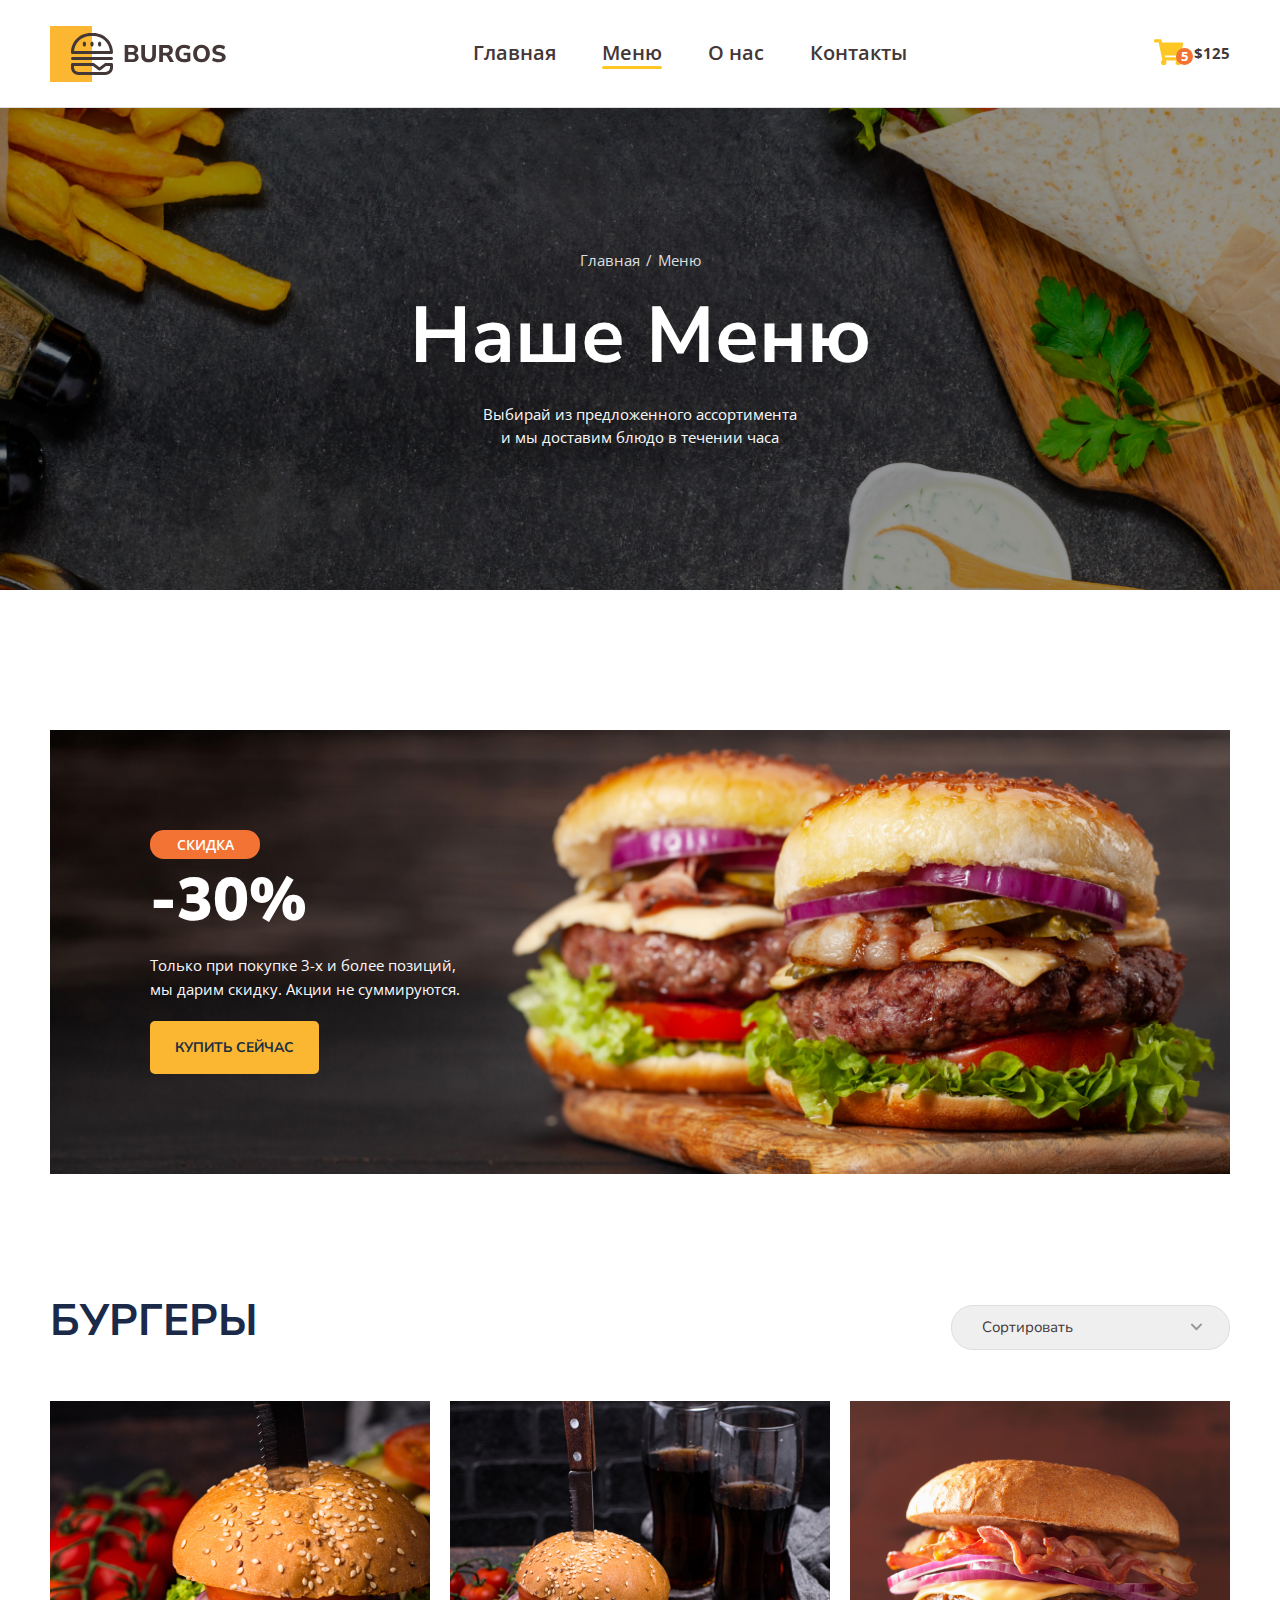
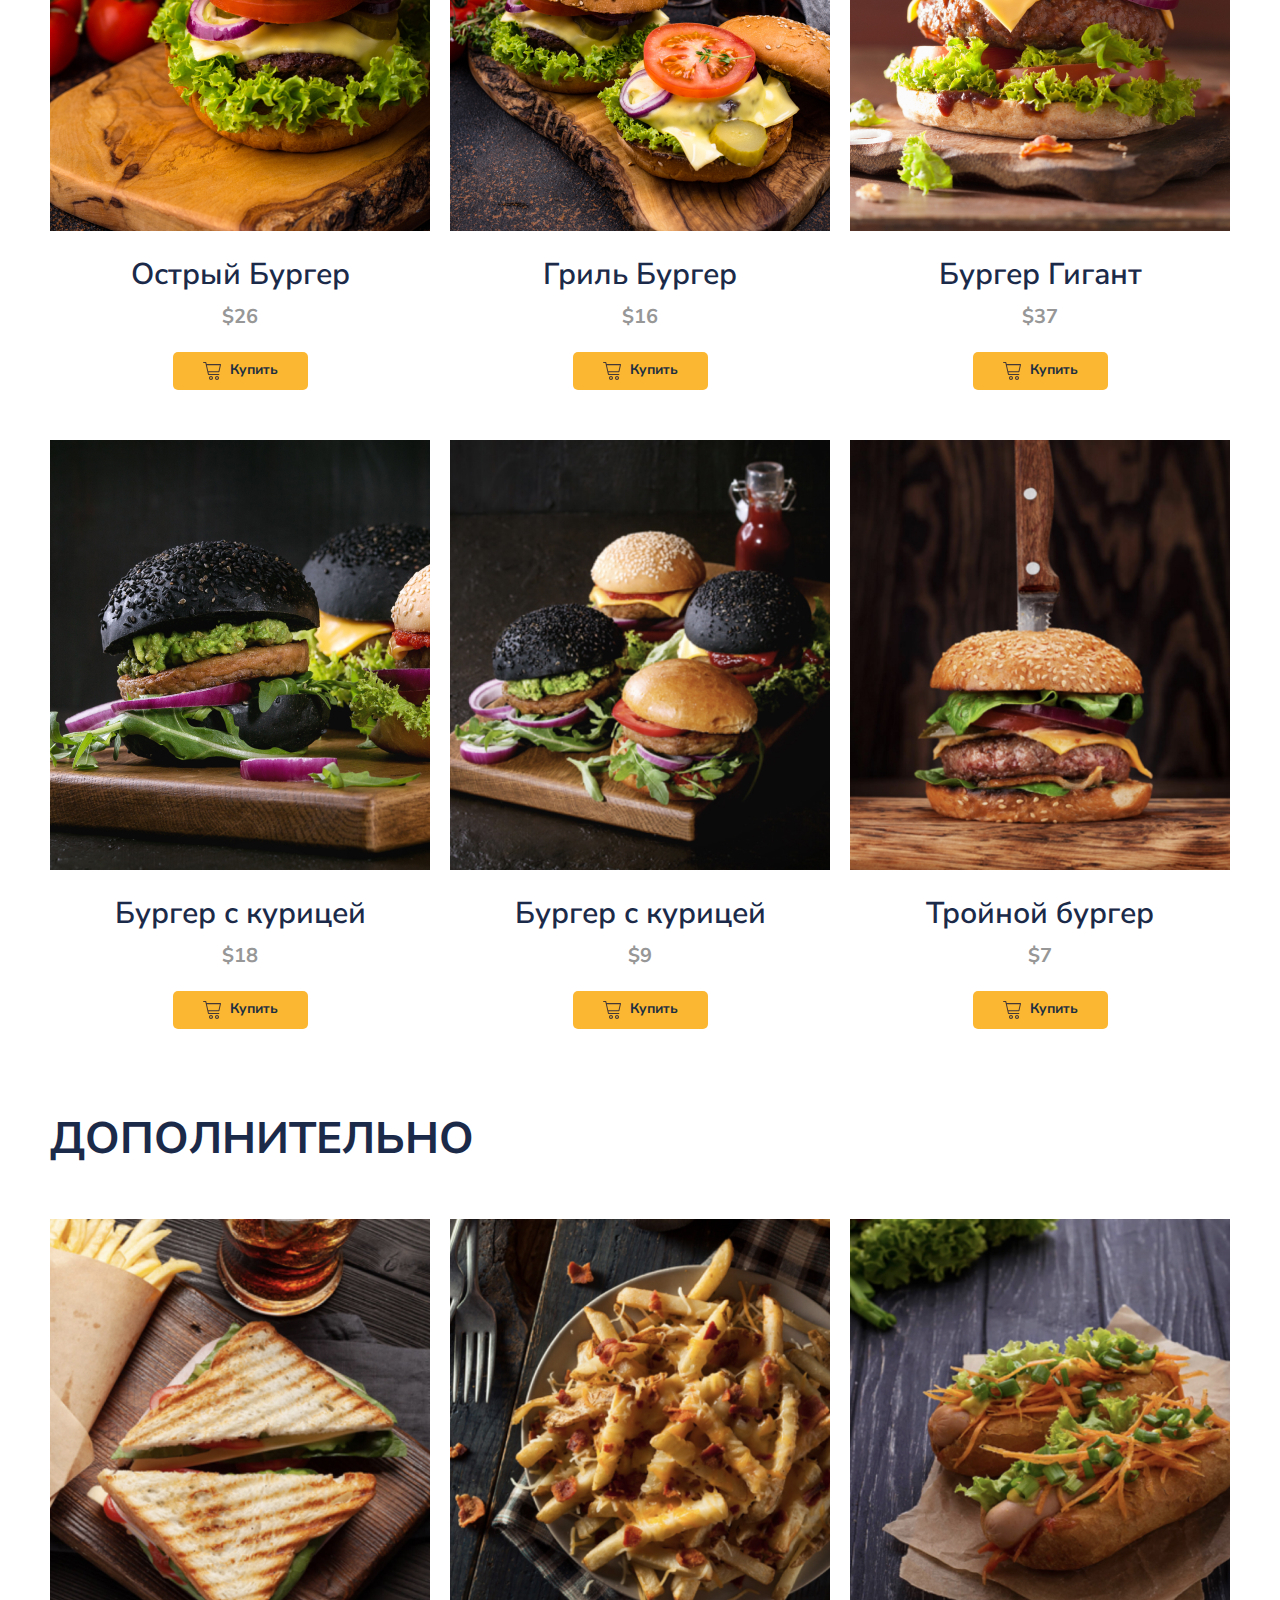
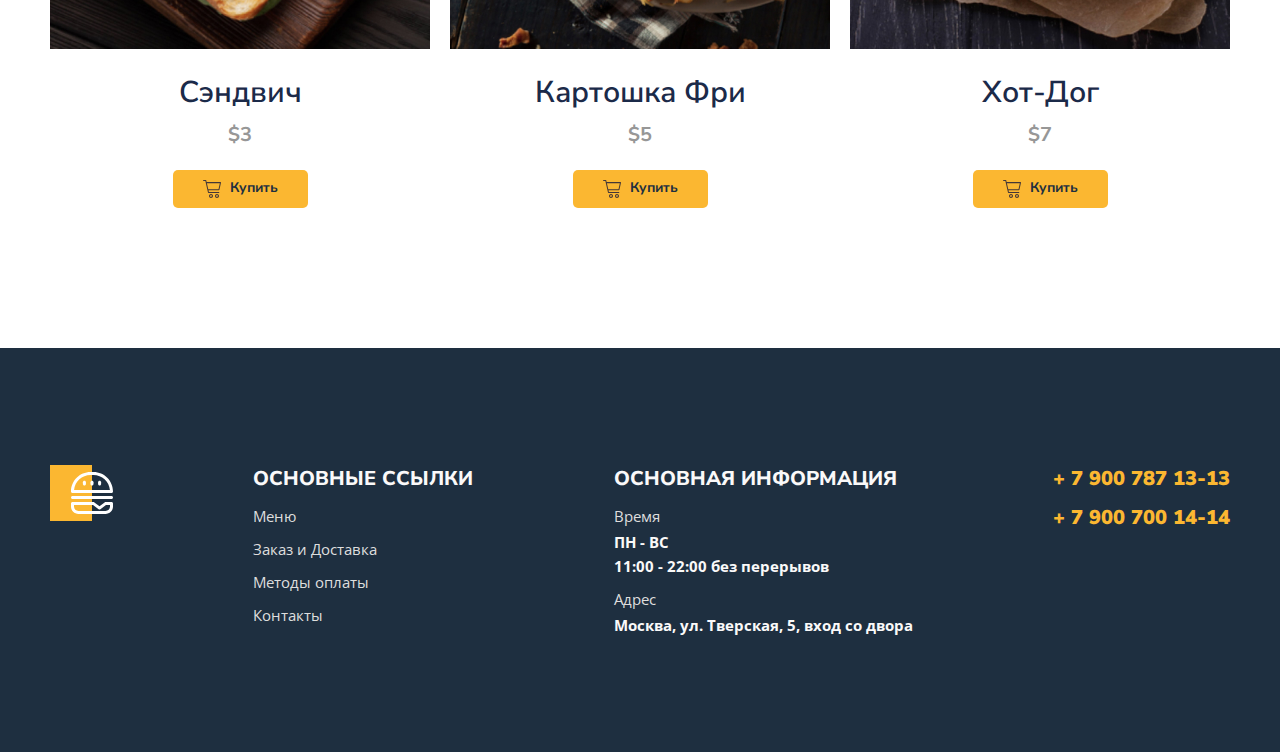
==== index.html @ 4cdfbe37 "add change" ====
<!DOCTYPE html>
<html lang="ru">
<head>
    <meta charset="UTF-8">
    <meta http-equiv="X-UA-Compatible" content="IE=edge">
    <meta name="viewport" content="width=device-width, initial-scale=1.0">
    <title>Burger</title>
    <link rel="preconnect" href="https://fonts.googleapis.com">
    <link rel="preconnect" href="https://fonts.gstatic.com" crossorigin>
    <link href="https://fonts.googleapis.com/css2?family=Nunito+Sans:wght@600;700;800;900&family=Open+Sans:wght@400;600;700&display=swap" rel="stylesheet">
    <link rel="stylesheet" href="styles/normalize.css">
    <link rel="stylesheet" href="styles/main.css">
</head>
<body>
    <header>

        <div class="container">
            <div class="header">
                <a href="#" class="header-logo"></a>
                <nav>
                    <ul class="header-nav">
                        <li><a href="#">Главная</a></li>
                        <li><a href="#" class="active">Меню</a></li>
                        <li><a href="#">О нас</a></li>
                        <li><a href="#">Контакты</a></li>
                    </ul>
                </nav>
                <button type="button" class="button">
                    <span class="button-item">
                        <img src="images/cart.svg" alt="Корзина">
                        <span class="button-count">5</span>
                    </span>
                    <span class="button-text">$125</span>
                </button>
            </div>
        </div>
    </header>
    <div class="bg">
        <div class="container">
            <ul class="breadcrumbs">
                <li><a href="#">Главная</a></li>
                <li><a href="#">Меню</a></li>
            </ul>
            <h1 class="title">Наше Меню</h1>
            <p class="discription">Выбирай из предложенного ассортимента и мы доставим блюдо в течении часа</p>
        </div>
    </div>
    <main>
        <div class="banner">
            <div class="container">
                <div class="banner-box">
                    <h2 class="banner-title">
                        <span>скидка</span>
                        -30%
                    </h2>
                    <p class="banner-text">
                        Только при покупке 3-х и более позиций, мы дарим скидку. Акции не суммируются.
                    </p>
                    <a href="#" class="banner-link">купить сейчас</a>
                </div>
            </div>
        </div>
        <section class="menu">
            <div class="container">
                <div class="menu-header">
                    <h2 class="menu-title">
                        Бургеры
                    </h2>
                    <select class="menu-select">
                        <option value="">Сортировать</option>
                        <option value="up">По возрастанию</option>
                        <option value="down">По убыванию</option>
                    </select>
                </div>
                <ul class="menu-grid">
                    <li class="menu-grid-item">
                        <div class="menu-grid-cover">
                            <img src="images/menu/01.jpg" alt="Острый Бургер">
                        </div>
                        <p class="menu-grid-title">Острый Бургер</p>
                        <p class="menu-grid-price">$26</p>
                        <button type="button" class="menu-grid-btn">
                            <span class="menu-grid-icon">
                                <img src="images/cart-menu.svg" alt="Корзина">
                            </span>
                            <span class="menu-grid-text">Купить</span>
                        </button>
                    </li>
                    <li class="menu-grid-item">
                        <div class="menu-grid-cover">
                            <img src="images/menu/02.jpg" alt="Гриль Бургер">
                        </div>
                        <p class="menu-grid-title">Гриль Бургер</p>
                        <p class="menu-grid-price">$16</p>
                        <button type="button" class="menu-grid-btn">
                            <span class="menu-grid-icon">
                                <img src="images/cart-menu.svg" alt="Корзина">
                            </span>
                            <span class="menu-grid-text">Купить</span>
                        </button>
                    </li>
                    <li class="menu-grid-item">
                        <div class="menu-grid-cover">
                            <img src="images/menu/03.jpg" alt="Бургер Гигант">
                        </div>
                        <p class="menu-grid-title">Бургер Гигант</p>
                        <p class="menu-grid-price">$37</p>
                        <button type="button" class="menu-grid-btn">
                            <span class="menu-grid-icon">
                                <img src="images/cart-menu.svg" alt="Корзина">
                            </span>
                            <span class="menu-grid-text">Купить</span>
                        </button>
                    </li>
                    <li class="menu-grid-item">
                        <div class="menu-grid-cover">
                            <img src="images/menu/04.jpg" alt="Бургер с курицей">
                        </div>
                        <p class="menu-grid-title">Бургер с курицей</p>
                        <p class="menu-grid-price">$18</p>
                        <button type="button" class="menu-grid-btn">
                            <span class="menu-grid-icon">
                                <img src="images/cart-menu.svg" alt="Корзина">
                            </span>
                            <span class="menu-grid-text">Купить</span>
                        </button>
                    </li>
                    <li class="menu-grid-item">
                        <div class="menu-grid-cover">
                            <img src="images/menu/05.jpg" alt="Бургер с курицей">
                        </div>
                        <p class="menu-grid-title">Бургер с курицей</p>
                        <p class="menu-grid-price">$9</p>
                        <button type="button" class="menu-grid-btn">
                            <span class="menu-grid-icon">
                                <img src="images/cart-menu.svg" alt="Корзина">
                            </span>
                            <span class="menu-grid-text">Купить</span>
                        </button>
                    </li>
                    <li class="menu-grid-item">
                        <div class="menu-grid-cover">
                            <img src="images/menu/06.jpg" alt="Тройной бургер">
                        </div>
                        <p class="menu-grid-title">Тройной бургер</p>
                        <p class="menu-grid-price">$7</p>
                        <button type="button" class="menu-grid-btn">
                            <span class="menu-grid-icon">
                                <img src="images/cart-menu.svg" alt="Корзина">
                            </span>
                            <span class="menu-grid-text">Купить</span>
                        </button>
                    </li>
                </ul>
                <div>
                    <h2 class="menu-title-dop">
                        Дополнительно
                    </h2>
                </div>
                <ul class="menu-grid">
                    <li class="menu-grid-item">
                        <div class="menu-grid-cover">
                            <img src="images/menu/07.jpg" alt="Сэндвич">
                        </div>
                        <p class="menu-grid-title">Сэндвич</p>
                        <p class="menu-grid-price">$3</p>
                        <button type="button" class="menu-grid-btn">
                            <span class="menu-grid-icon">
                                <img src="images/cart-menu.svg" alt="Корзина">
                            </span>
                            <span class="menu-grid-text">Купить</span>
                        </button>
                    </li>
                    <li class="menu-grid-item">
                        <div class="menu-grid-cover">
                            <img src="images/menu/08.jpg" alt="Картошка Фри">
                        </div>
                        <p class="menu-grid-title">Картошка Фри</p>
                        <p class="menu-grid-price">$5</p>
                        <button type="button" class="menu-grid-btn">
                            <span class="menu-grid-icon">
                                <img src="images/cart-menu.svg" alt="Корзина">
                            </span>
                            <span class="menu-grid-text">Купить</span>
                        </button>
                    </li>
                    <li class="menu-grid-item">
                        <div class="menu-grid-cover">
                            <img src="images/menu/09.jpg" alt="Хот-Дог">
                        </div>
                        <p class="menu-grid-title">Хот-Дог</p>
                        <p class="menu-grid-price">$7</p>
                        <button type="button" class="menu-grid-btn">
                            <span class="menu-grid-icon">
                                <img src="images/cart-menu.svg" alt="Корзина">
                            </span>
                            <span class="menu-grid-text">Купить</span>
                        </button>
                    </li>
                </ul>
            </div>
        </section>
    </main>
    <footer class="footer">
        <div class="container">
            <div class="footer-box">
                <a href="#" class="footer-item">
                    <img class="logo" src="images/logo-footer.svg" alt="logo">
                </a>
               <div class="footer-item">
                    <h2>основные ссылки</h2>
                    <ul>
                        <li><a href="#">Меню</a></li>
                        <li><a href="#">Заказ и Доставка</li>
                        <li><a href="#">Методы оплаты</li>
                        <li><a href="#">Контакты</li>
                    </ul>
                </div>
                <div class="footer-item">
                    <h2>основная информация</h2>
                    <ul>
                        <li>
                            <span>Время</span>
                            ПН - ВС <br>
                            <time>11:00 - 22:00</time> без перерывов
                        </li>
                        <li>
                            <span>Адрес</span>
                            Москва, ул. Тверская, 5, вход со двора
                        </li>
                    </ul>
                </div>
                <div class="footer-tel">
                    <ul>
                        <li><a href="tel:+79007871313" class="footer-tel">+ 7 900 787 13-13</a></li>
                        <li><a href="tel:+79007001414" class="footer-tel">+ 7 900 700 14-14</a></li>
                    </ul>
                </div>
            </div>
        </div>
    </footer>
</body>
</html>
---- styles/main.css ----
body {
    font-family: 'Nunito Sans', sans-serif;
}
a {
    text-decoration: none;
}
ul {
    padding: 0;
    margin: 0;
    list-style-type: none;
}
.container {
    max-width: 1180px;
    margin: 0 auto;
    padding-left: 15px;
    padding-right: 15px;
}
header {
    border-bottom: 1px solid #DEDEDE;
}
.header {
    font-family: 'Open Sans', sans-serif;
    display: flex;
    align-items: center;
    justify-content: space-between;
    padding-top: 26px;
    padding-bottom: 25px;
}
.header-logo {
    display: block;
    background-image: url(../images/logo.svg);
    width: 176px;
    height: 56px;
    background-repeat: no-repeat;
    background-size: cover;
}
.header-nav {
    display: flex;
    gap: 46px;
}
.header-nav a {
    font-weight: 600;
    font-size: 20px;
    color: #443737;
}
.header-nav a:hover {
    color: #FFC725;
}
.header-nav a::after {
    content: '';
    width: 100%;
    height: 3px;
    border-radius: 1.5px;
    background: transparent;
    display: block;
}
.header-nav a.active::after {
    background-color: #FFC725;
}
.button {
    display: flex;
    align-items: center;
    background-color: transparent;
    border: none;
    padding: 0;
    gap: 10px;
    cursor: pointer;
}
.button-item {
    position: relative;
}
.button-count {
    font-weight: 700;
    font-size: 13px;
    color: #FFFFFF;
    background-color: #F37335;
    border-radius: 100%;
    position: absolute;
    width: 17px;
    height: 17px;
    text-align: center;
    line-height: 1.3;
    bottom: 4px;
    right: -9px;
}
.button-text {
    color: #443737;
    font-weight: 700;
    font-size: 15px;
}
.bg {
    text-align: center;
    color: #FFFFFF;
    background-image: url(../images/bg.jpg);
    background-size: cover;
    background-position: center center;
    padding: 142px 0;
    margin-bottom: 140px;
}
.breadcrumbs {
    padding-left: 0;
    margin-top: 0;
    list-style-type: none;
    display: flex;
    justify-content: center;
    gap: 12px;
}
.breadcrumbs a {
    color: #DEDEDE;
    font-size: 15px;
    font-family: 'Open Sans', sans-serif;
}
.breadcrumbs a:hover {
    color: #FFC725;
}
.breadcrumbs a::before {
    content: '/';
    position: relative;
    left: -6px;
    pointer-events: none;
}
.breadcrumbs a:hover::before {
    color: #DEDEDE
}
.breadcrumbs li:first-child a::before {
    display: none;
}
.title {
    font-weight: 700;
    font-size: 79px;
    margin-top: 10px;
    margin-bottom: 13px;
}
.discription {
    font-family: 'Open Sans', sans-serif;
    font-size: 15px;
    line-height: 1.5;
    color: #FAF9F9;
    max-width: 320px;
    margin: 0 auto;
}
.banner-box {
    background-image: url(../images/banner.jpg);
    max-width: 1180px;
    padding: 100px;
    background-repeat: no-repeat;
    box-sizing: border-box;
    background-size: cover;
    background-position: center center;
    margin-bottom: 80px;
}
.banner-title span {
    color: #FFFFFF;
    text-align: center;
    background-color: #F37335;
    font-family: 'Open Sans', sans-serif;
    font-size: 14px;
    font-weight: 600;
    padding: 5px 20px;
    border-radius: 14px;
    display: block;
    text-transform: uppercase;
    max-width: 70px;
}
.banner-title {
    font-size: 60px;
    font-weight: 900;
    color: #FFFFFF;
    margin-top: 0;
    margin-bottom: 12px;
}
.banner-text {
    color: #FAF9F9;
    font-family: 'Open Sans', sans-serif;
    font-weight: 400;
    font-size: 15px;
    max-width: 320px;
    line-height: 24px;
    margin-top: 0;
    margin-bottom: 20px;
}
.banner-link {
    color: #1E2F40;
    background-color: #FBB731;
    text-transform: uppercase;
    font-weight: 700;
    font-size: 14px;
    border-radius: 5px;
    padding: 17px 25px;
    display: inline-block;
}
.banner-link:hover {
    background-color: #a87a63;
}
.menu-header {
   display: flex;
   align-items: center; 
   justify-content: space-between;
}
.menu-title,
.menu-title-dop {
    font-size: 44px;
    font-weight: 700;
    text-transform: uppercase;
    color: #1B2A49;
    margin-bottom: 50px;
}
.menu-select {
    border: 1px solid #DEDEDE;
    padding: 13px 30px;
    border-radius: 22px;
    font-size: 15px;
    color: #443737;
    appearance: none;
    flex-basis: 279px;
    background-image: url(../images/arrow.svg);
    background-size: 12.79px 7.75px;
    background-repeat: no-repeat;
    background-position: 90% center;
}
.menu-grid {
    display: grid;
    grid-template-columns: repeat(3, 1fr);
    gap: 50px 20px;
    text-align: center;
    margin-bottom: 80px;
}
.menu-grid-cover {
    width: 100%;
    height: 430px;
    position: relative;
    overflow: hidden;
    margin-bottom: 23px;
}
.menu-grid-cover img {
    position: absolute;
    left: 50%;
    top: 50%;
    transform: translate(-50%, -50%);
    object-fit: cover;
    width: 100%;
    height: 430px;
}
.menu-grid-title {
    color: #1B2A49;
    font-size: 30px;
    font-weight: 600;
    margin: 0;
}
.menu-grid-price {
    color: #979797;
    font-size: 20px;
    font-weight: 700;
    margin-top: 8px;
    margin-bottom: 22px;
}
.menu-grid-btn {
    display: flex;
    border: none;
    border-radius: 5px;
    background-color: #FBB731;
    padding: 10px 30px;
    align-items: center;
    justify-content: center;
    margin: 0 auto;
    gap: 9px;
}
.menu-grid-icon {
    color: #443737;
    height: 18px;
    width: 18px;
    display: block;
    background-size: cover;
    background-repeat: no-repeat;
}
.menu-grid-text {
    color: #1E2F40;
    font-weight: 700;
    font-size: 14px;
    background-color: #FBB731;
}
.footer {
    background-color: #1E2F40;
    color: #fff;
    padding-top: 117px;
    padding-bottom: 106px;
    margin-top: 140px;
}
.footer-box {
    display: flex;
    justify-content: space-between;
}
.logo {
    width: 63px;
    height: 56px;
}
.footer-item {
    flex: 0 0 auto;
}
.footer-item h2 {
    font-size: 20px;
    font-weight: 800;
    text-transform: uppercase;
    margin-bottom: 12px;
    margin-top: 0;
    color: #FAF9F9;
}
.footer-item ul,
.footer-tel ul {
    list-style-type: none;
}
.footer-item li {
    margin-bottom: 9px;
    font-family: 'Open Sans', sans-serif;
    font-size: 15px;
    color: #FAF9F9;
    font-weight: 700;
    line-height: 24px;
}
.footer-item a {
    color: #DEDEDE;
    text-decoration: none;
    font-weight: 400;
}
.footer-item span {
    color: #DEDEDE;
    display: block;
    font-weight: 400;
    margin-bottom: 2px;
}
.footer-tel {
    text-decoration: none;
    font-size: 20px;
    color: #FBB731;
    font-weight: 900;
}
.footer-tel li {
    margin-bottom: 12px;
}
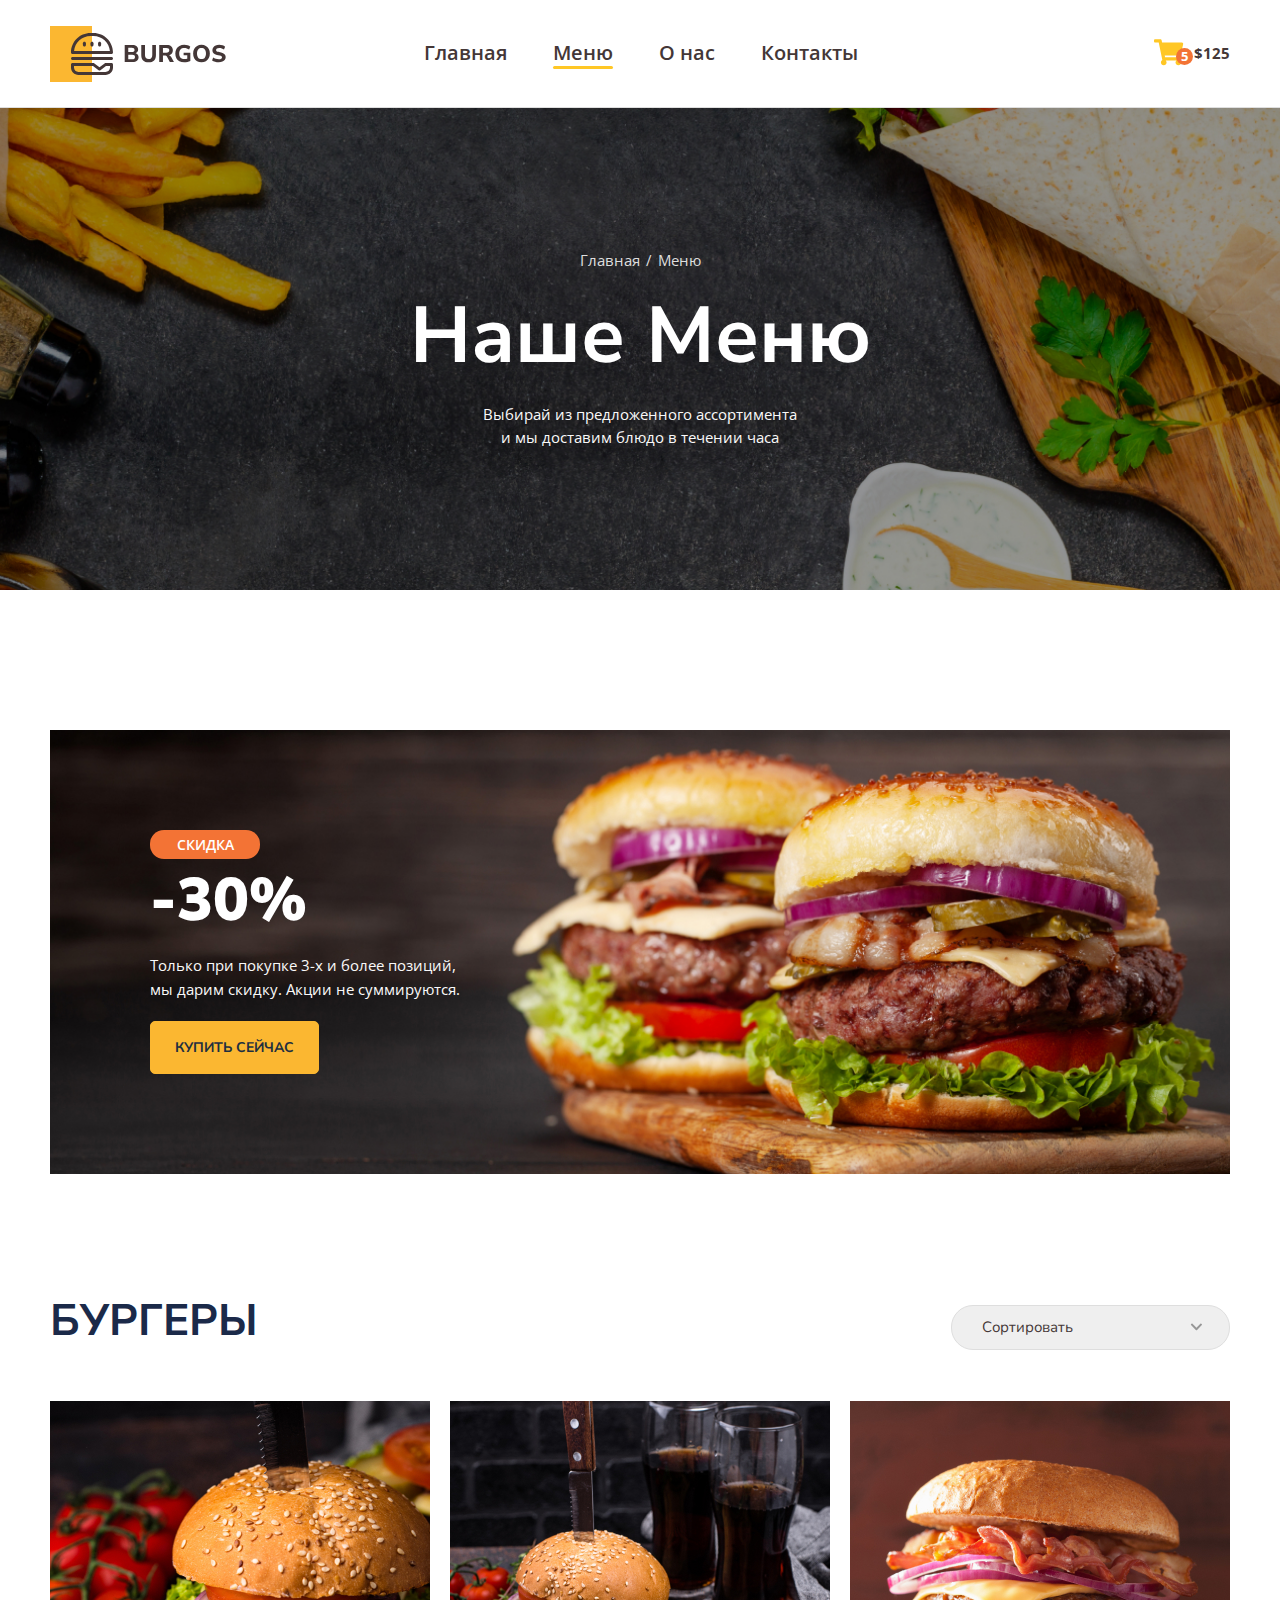
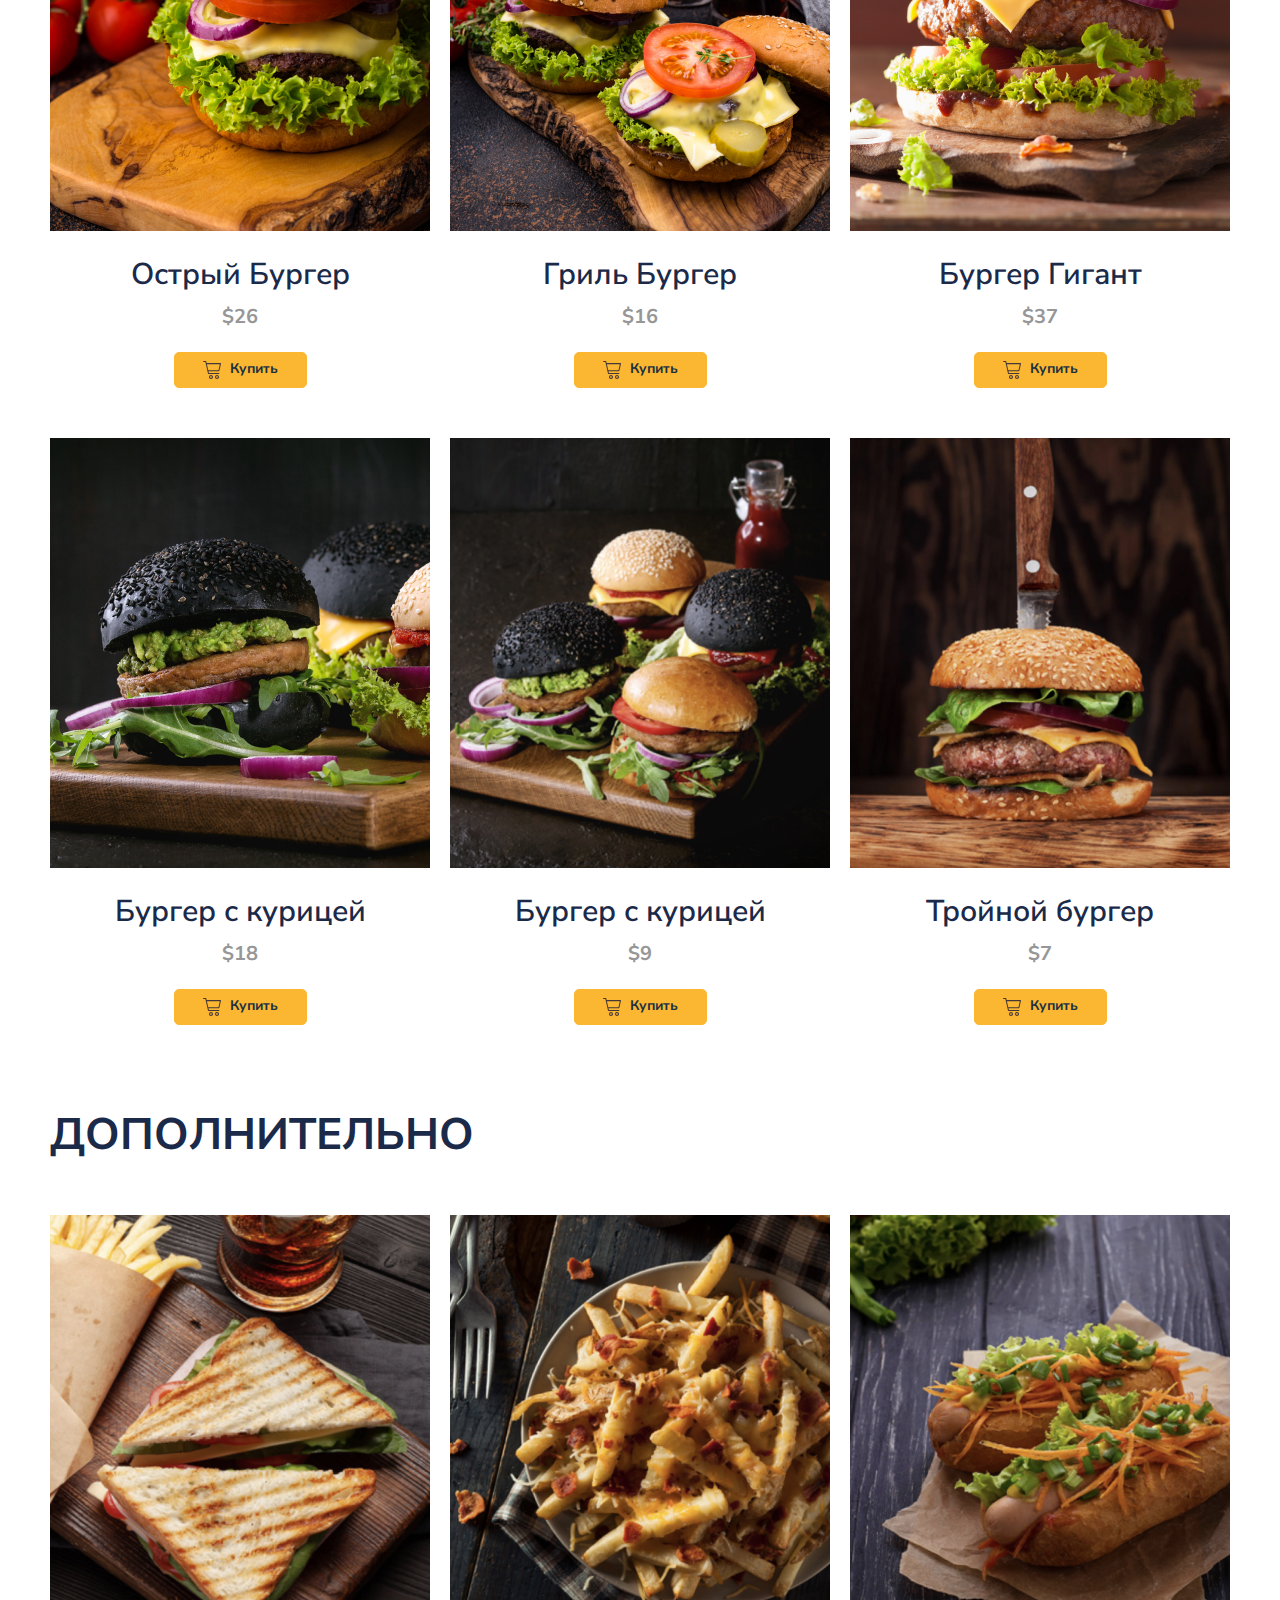
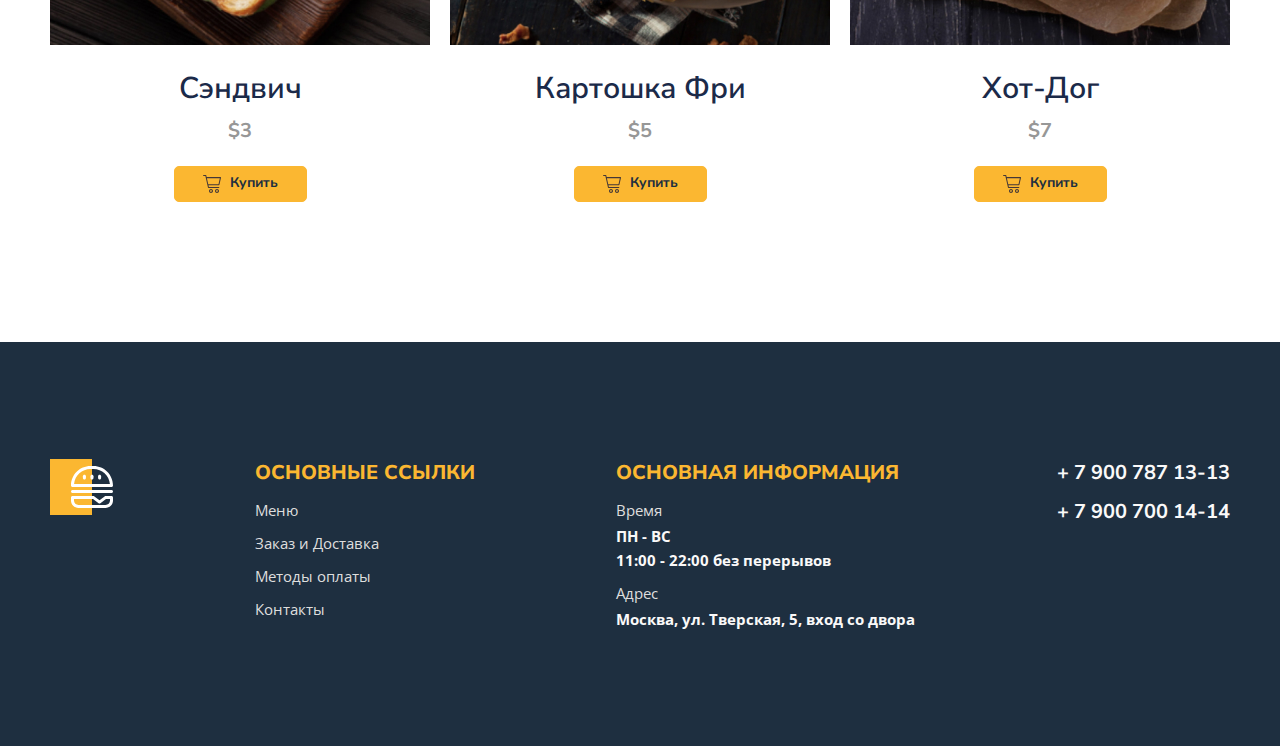
==== commit 058a3812: "add change" ====
--- a/index.html
+++ b/index.html
@@ -16,15 +16,17 @@
 
         <div class="container">
             <div class="header">
-                <a href="#" class="header-logo"></a>
-                <nav>
-                    <ul class="header-nav">
-                        <li><a href="#">Главная</a></li>
-                        <li><a href="#" class="active">Меню</a></li>
-                        <li><a href="#">О нас</a></li>
-                        <li><a href="#">Контакты</a></li>
-                    </ul>
-                </nav>
+                <div class="header-item">
+                    <a href="#" class="header-logo"></a>
+                    <nav>
+                        <ul class="header-nav">
+                            <li><a href="#">Главная</a></li>
+                            <li><a href="#" class="active">Меню</a></li>
+                            <li><a href="#">О нас</a></li>
+                            <li><a href="#">Контакты</a></li>
+                        </ul>
+                    </nav>
+                </div>
                 <button type="button" class="button">
                     <span class="button-item">
                         <img src="images/cart.svg" alt="Корзина">
@@ -211,9 +213,9 @@
                     <h2>основные ссылки</h2>
                     <ul>
                         <li><a href="#">Меню</a></li>
-                        <li><a href="#">Заказ и Доставка</li>
-                        <li><a href="#">Методы оплаты</li>
-                        <li><a href="#">Контакты</li>
+                        <li><a href="#">Заказ и Доставка</a></li>
+                        <li><a href="#">Методы оплаты</a></li>
+                        <li><a href="#">Контакты</a></li>
                     </ul>
                 </div>
                 <div class="footer-item">
--- a/styles/main.css
+++ b/styles/main.css
@@ -25,6 +25,12 @@
     justify-content: space-between;
     padding-top: 26px;
     padding-bottom: 25px;
+}
+.header-item {
+    display: flex;
+    align-items: center;
+    justify-content: space-between;
+    flex-basis: 68.5%;
 }
 .header-logo {
     display: block;
@@ -186,11 +192,13 @@
     font-weight: 700;
     font-size: 14px;
     border-radius: 5px;
-    padding: 17px 25px;
+    padding: 16px 24px;
     display: inline-block;
+    border: 1px solid #FBB731;
 }
 .banner-link:hover {
-    background-color: #a87a63;
+    background-color: transparent;
+    color: #FBB731;
 }
 .menu-header {
    display: flex;
@@ -256,14 +264,18 @@
 }
 .menu-grid-btn {
     display: flex;
-    border: none;
     border-radius: 5px;
     background-color: #FBB731;
-    padding: 10px 30px;
+    padding: 8px 28px;
     align-items: center;
     justify-content: center;
     margin: 0 auto;
     gap: 9px;
+    border: 1px solid #FBB731;
+}
+.menu-grid-btn:hover {
+    background-color: #F37335;
+    cursor: pointer;
 }
 .menu-grid-icon {
     color: #443737;
@@ -277,7 +289,7 @@
     color: #1E2F40;
     font-weight: 700;
     font-size: 14px;
-    background-color: #FBB731;
+    background-color: transparent;
 }
 .footer {
     background-color: #1E2F40;
@@ -303,7 +315,7 @@
     text-transform: uppercase;
     margin-bottom: 12px;
     margin-top: 0;
-    color: #FAF9F9;
+    color: #FBB731;
 }
 .footer-item ul,
 .footer-tel ul {
@@ -331,8 +343,8 @@
 .footer-tel {
     text-decoration: none;
     font-size: 20px;
-    color: #FBB731;
-    font-weight: 900;
+    color: #FAF9F9;
+    font-weight: 700;
 }
 .footer-tel li {
     margin-bottom: 12px;
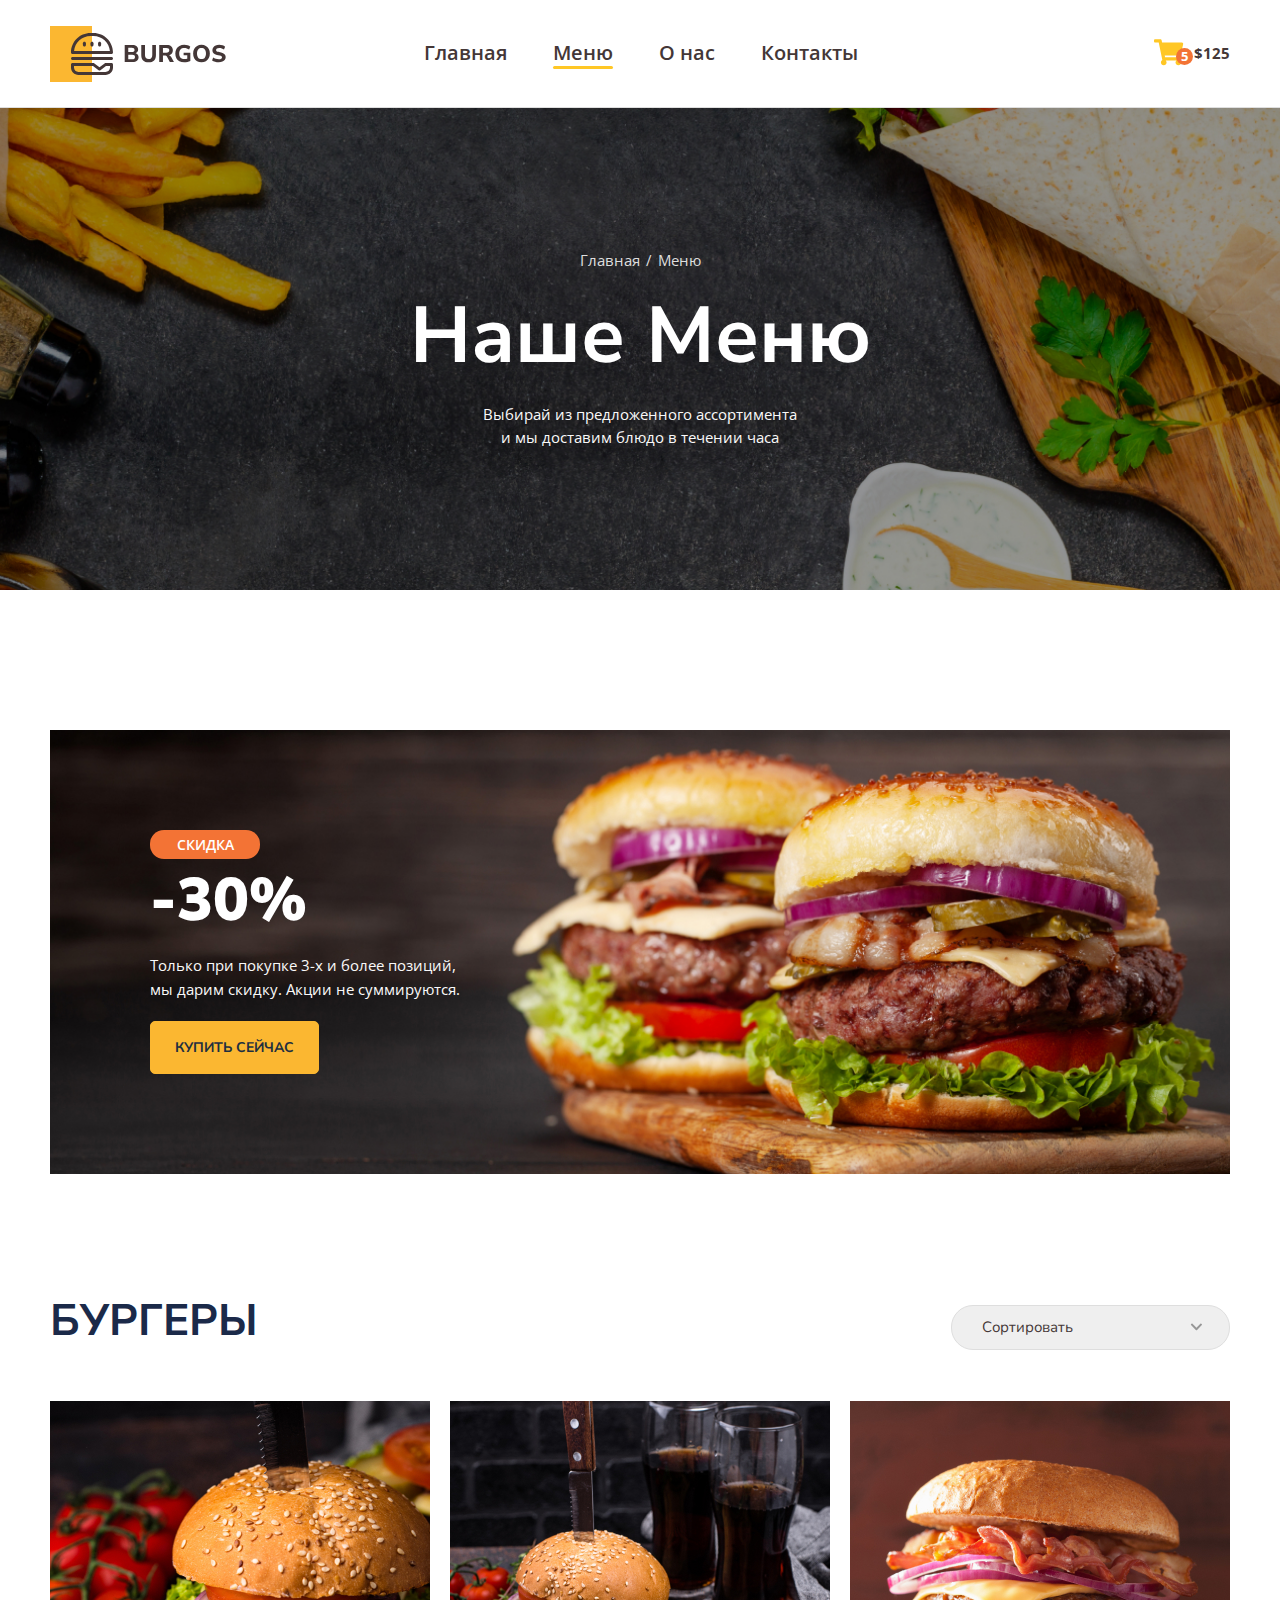
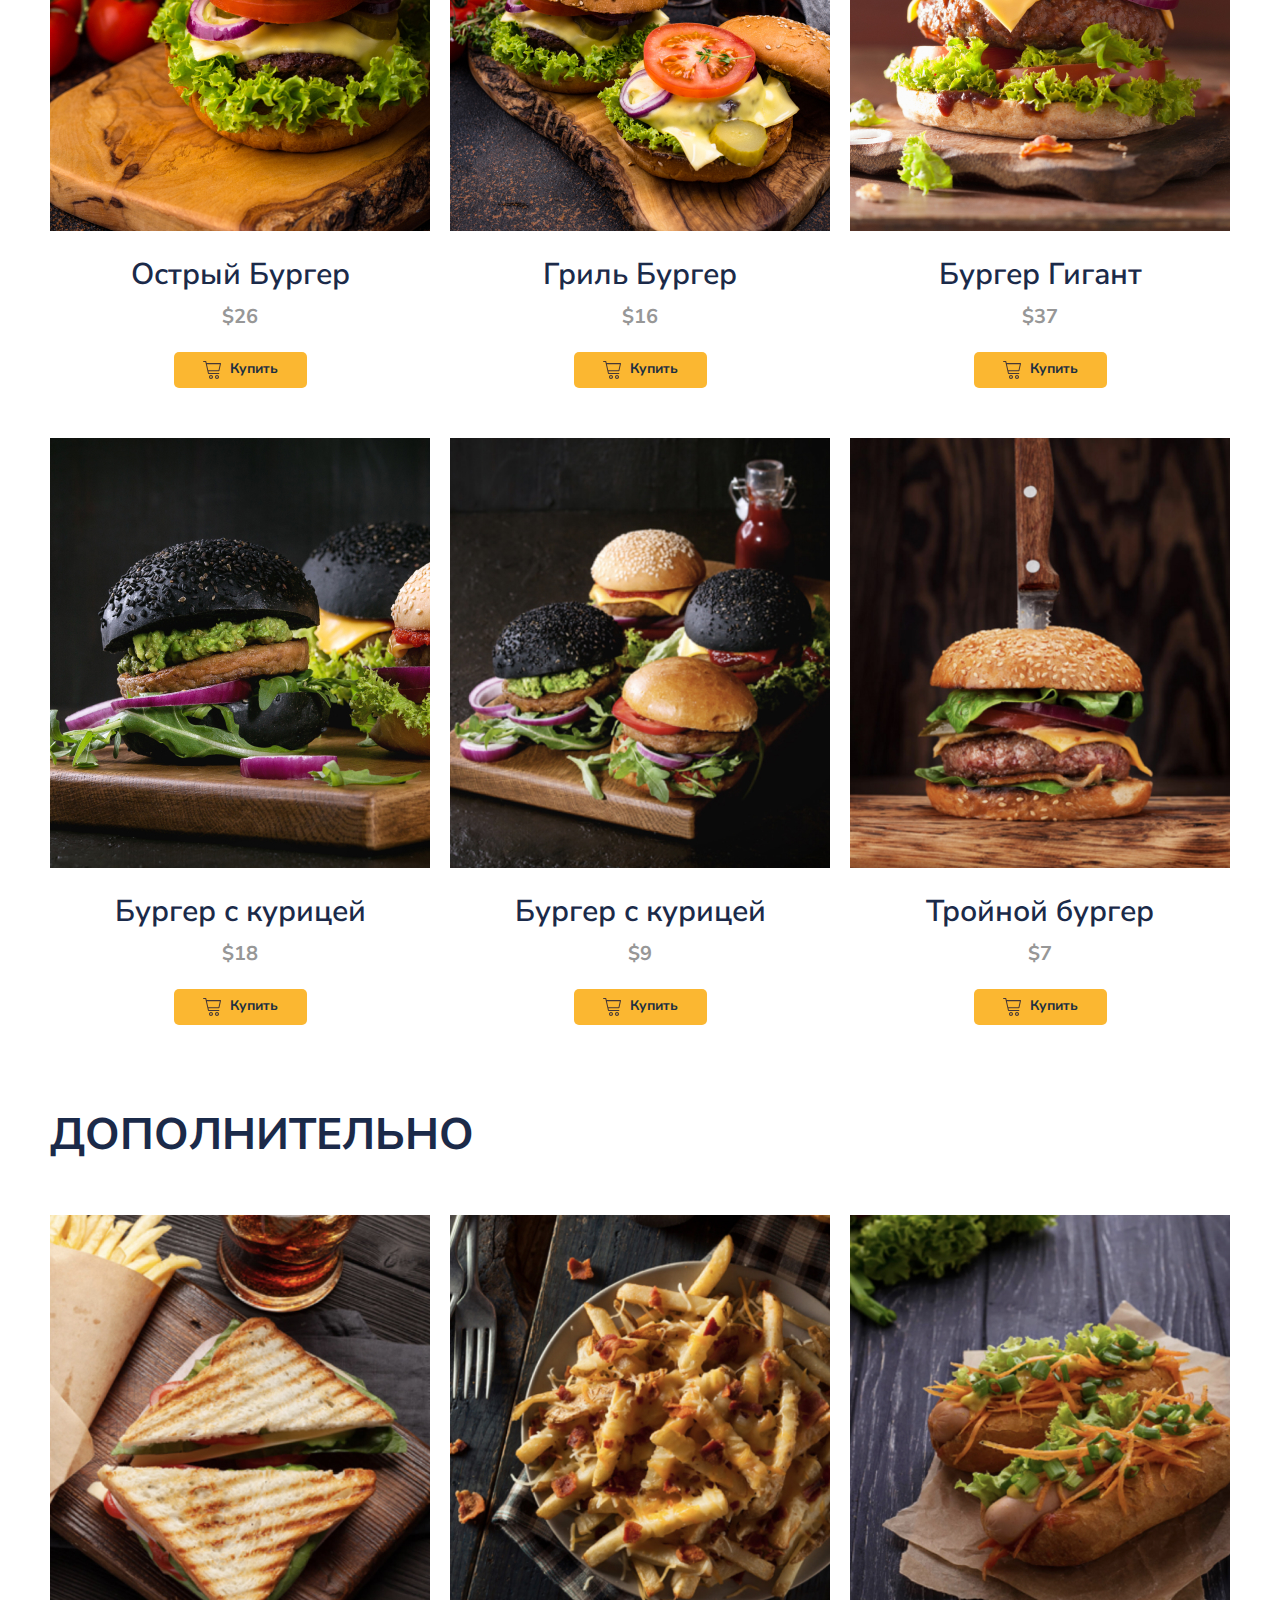
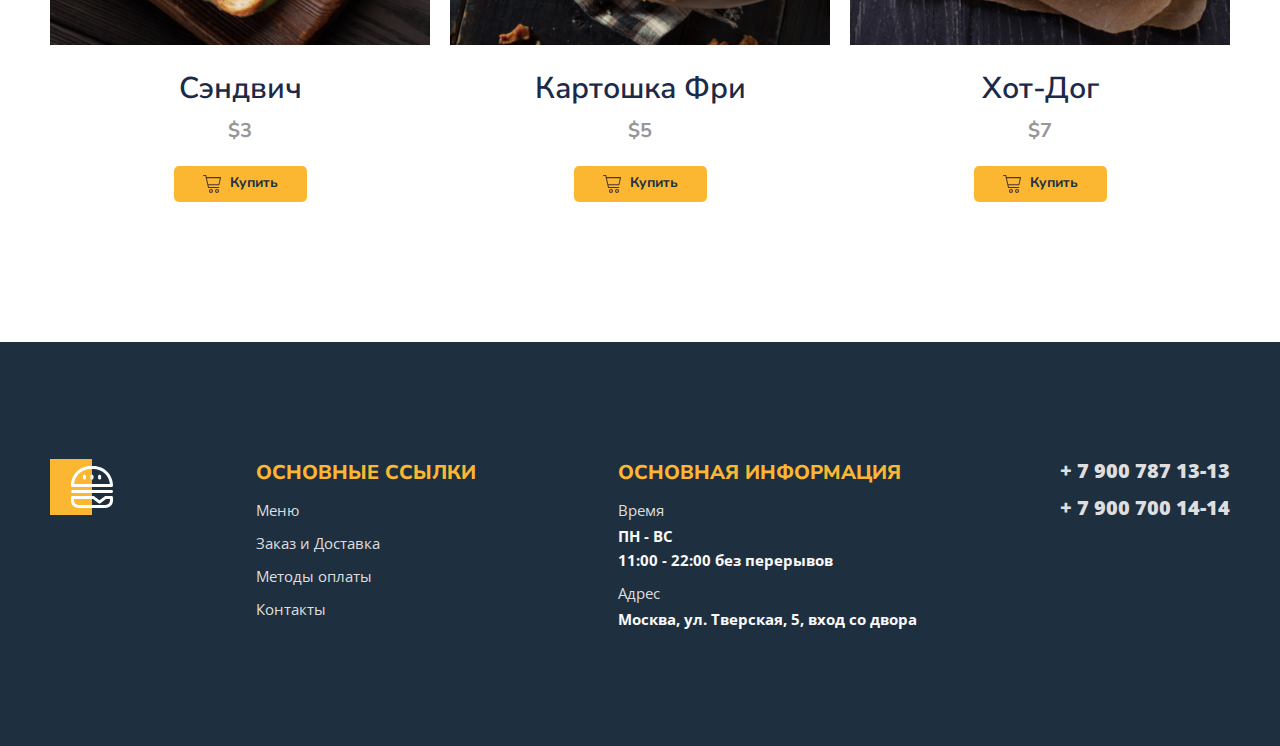
==== commit 50751277: "add change" ====
--- a/index.html
+++ b/index.html
@@ -211,7 +211,7 @@
                 </a>
                <div class="footer-item">
                     <h2>основные ссылки</h2>
-                    <ul>
+                    <ul class="footer-list">
                         <li><a href="#">Меню</a></li>
                         <li><a href="#">Заказ и Доставка</a></li>
                         <li><a href="#">Методы оплаты</a></li>
@@ -220,7 +220,7 @@
                 </div>
                 <div class="footer-item">
                     <h2>основная информация</h2>
-                    <ul>
+                    <ul class="footer-list">
                         <li>
                             <span>Время</span>
                             ПН - ВС <br>
@@ -233,9 +233,9 @@
                     </ul>
                 </div>
                 <div class="footer-tel">
-                    <ul>
-                        <li><a href="tel:+79007871313" class="footer-tel">+ 7 900 787 13-13</a></li>
-                        <li><a href="tel:+79007001414" class="footer-tel">+ 7 900 700 14-14</a></li>
+                    <ul class="footer-list footer-list-tel">
+                        <li><a href="tel:+79007871313">+ 7 900 787 13-13</a></li>
+                        <li><a href="tel:+79007001414">+ 7 900 700 14-14</a></li>
                     </ul>
                 </div>
             </div>
--- a/styles/main.css
+++ b/styles/main.css
@@ -271,7 +271,7 @@
     justify-content: center;
     margin: 0 auto;
     gap: 9px;
-    border: 1px solid #FBB731;
+    border: 1px solid transparent;
 }
 .menu-grid-btn:hover {
     background-color: #F37335;
@@ -321,7 +321,7 @@
 .footer-tel ul {
     list-style-type: none;
 }
-.footer-item li {
+.footer-list li {
     margin-bottom: 9px;
     font-family: 'Open Sans', sans-serif;
     font-size: 15px;
@@ -329,7 +329,7 @@
     font-weight: 700;
     line-height: 24px;
 }
-.footer-item a {
+.footer-list a {
     color: #DEDEDE;
     text-decoration: none;
     font-weight: 400;
@@ -340,12 +340,15 @@
     font-weight: 400;
     margin-bottom: 2px;
 }
-.footer-tel {
-    text-decoration: none;
+.footer-list-tel li {
+    margin-bottom: 12px;
+}
+.footer-list-tel a {
     font-size: 20px;
-    color: #FAF9F9;
-    font-weight: 700;
-}
-.footer-tel li {
-    margin-bottom: 12px;
+    color: #DEDEDE;
+    font-weight: 900;
+}
+.footer-list {
+    padding-left: 0;
+    list-style-type: none;
 }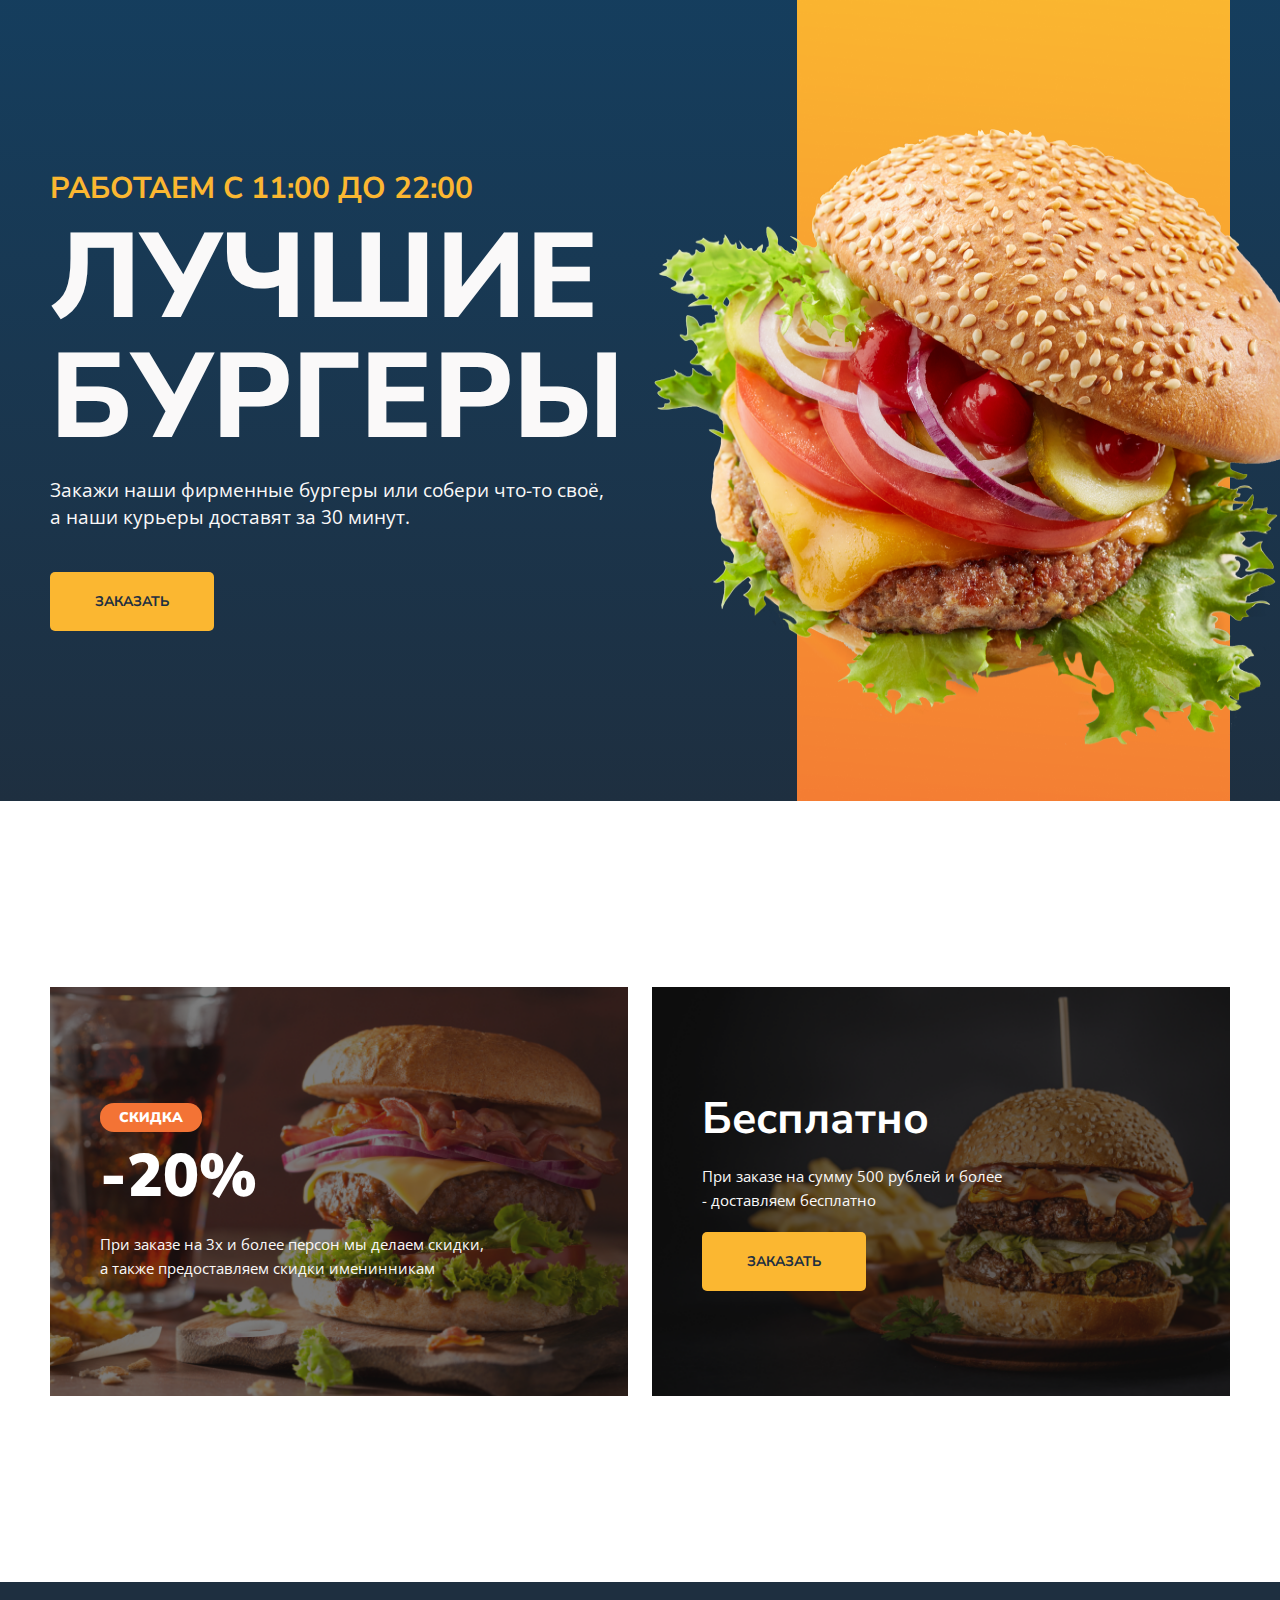
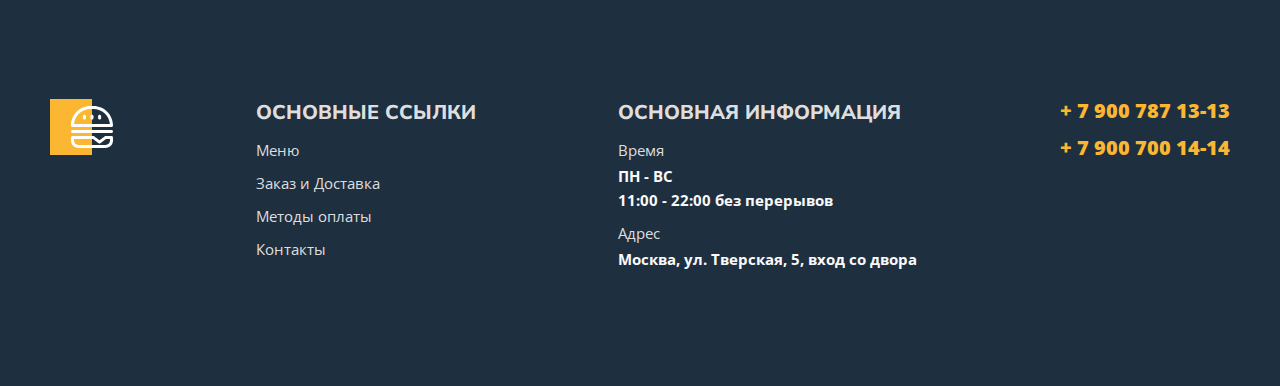
==== commit c1643f7d: "add changes" ====
--- a/index.html
+++ b/index.html
@@ -4,7 +4,7 @@
     <meta charset="UTF-8">
     <meta http-equiv="X-UA-Compatible" content="IE=edge">
     <meta name="viewport" content="width=device-width, initial-scale=1.0">
-    <title>Burger</title>
+    <title>Burgers</title>
     <link rel="preconnect" href="https://fonts.googleapis.com">
     <link rel="preconnect" href="https://fonts.gstatic.com" crossorigin>
     <link href="https://fonts.googleapis.com/css2?family=Nunito+Sans:wght@600;700;800;900&family=Open+Sans:wght@400;600;700&display=swap" rel="stylesheet">
@@ -12,197 +12,36 @@
     <link rel="stylesheet" href="styles/main.css">
 </head>
 <body>
-    <header>
-
-        <div class="container">
-            <div class="header">
-                <div class="header-item">
-                    <a href="#" class="header-logo"></a>
-                    <nav>
-                        <ul class="header-nav">
-                            <li><a href="#">Главная</a></li>
-                            <li><a href="#" class="active">Меню</a></li>
-                            <li><a href="#">О нас</a></li>
-                            <li><a href="#">Контакты</a></li>
-                        </ul>
-                    </nav>
-                </div>
-                <button type="button" class="button">
-                    <span class="button-item">
-                        <img src="images/cart.svg" alt="Корзина">
-                        <span class="button-count">5</span>
-                    </span>
-                    <span class="button-text">$125</span>
-                </button>
+    <div class="main">
+        <div class="wrapper">
+            <div class="content">
+                <h1 class="content-title">
+                    <span>работаем с 11:00 до 22:00</span>
+                    Лучшие бургеры
+                </h1>
+                <p class="content-text">Закажи наши фирменные бургеры или собери что-то своё, а&nbsp;наши курьеры доставят за&nbsp;30&nbsp;минут.</p>
+                <a class="content-link" href="menu.html">заказать</a>
+            </div>
+            <div class="visual">
+                <div class="visual-bg"></div>
+                <img src="images/burger.png" alt="Burger">
             </div>
         </div>
-    </header>
-    <div class="bg">
-        <div class="container">
-            <ul class="breadcrumbs">
-                <li><a href="#">Главная</a></li>
-                <li><a href="#">Меню</a></li>
-            </ul>
-            <h1 class="title">Наше Меню</h1>
-            <p class="discription">Выбирай из предложенного ассортимента и мы доставим блюдо в течении часа</p>
+    </div>
+    <div class="promo">
+        <div class="wrapper">
+            <div class="promo-left">
+                <p class="sale">Скидка</p>
+                <p class="cost">-20%</p>
+                <p class="promo-discription">При заказе на 3х и более персон мы делаем скидки, а также предоставляем скидки именинникам</p>
+            </div>
+            <div class="promo-right">
+                <p class="free">Бесплатно</p>
+                <p class="promo-discription">При заказе на сумму 500 рублей и более - доставляем бесплатно</p>
+                <a href="menu.html">заказать</a>
+            </div>
         </div>
     </div>
-    <main>
-        <div class="banner">
-            <div class="container">
-                <div class="banner-box">
-                    <h2 class="banner-title">
-                        <span>скидка</span>
-                        -30%
-                    </h2>
-                    <p class="banner-text">
-                        Только при покупке 3-х и более позиций, мы дарим скидку. Акции не суммируются.
-                    </p>
-                    <a href="#" class="banner-link">купить сейчас</a>
-                </div>
-            </div>
-        </div>
-        <section class="menu">
-            <div class="container">
-                <div class="menu-header">
-                    <h2 class="menu-title">
-                        Бургеры
-                    </h2>
-                    <select class="menu-select">
-                        <option value="">Сортировать</option>
-                        <option value="up">По возрастанию</option>
-                        <option value="down">По убыванию</option>
-                    </select>
-                </div>
-                <ul class="menu-grid">
-                    <li class="menu-grid-item">
-                        <div class="menu-grid-cover">
-                            <img src="images/menu/01.jpg" alt="Острый Бургер">
-                        </div>
-                        <p class="menu-grid-title">Острый Бургер</p>
-                        <p class="menu-grid-price">$26</p>
-                        <button type="button" class="menu-grid-btn">
-                            <span class="menu-grid-icon">
-                                <img src="images/cart-menu.svg" alt="Корзина">
-                            </span>
-                            <span class="menu-grid-text">Купить</span>
-                        </button>
-                    </li>
-                    <li class="menu-grid-item">
-                        <div class="menu-grid-cover">
-                            <img src="images/menu/02.jpg" alt="Гриль Бургер">
-                        </div>
-                        <p class="menu-grid-title">Гриль Бургер</p>
-                        <p class="menu-grid-price">$16</p>
-                        <button type="button" class="menu-grid-btn">
-                            <span class="menu-grid-icon">
-                                <img src="images/cart-menu.svg" alt="Корзина">
-                            </span>
-                            <span class="menu-grid-text">Купить</span>
-                        </button>
-                    </li>
-                    <li class="menu-grid-item">
-                        <div class="menu-grid-cover">
-                            <img src="images/menu/03.jpg" alt="Бургер Гигант">
-                        </div>
-                        <p class="menu-grid-title">Бургер Гигант</p>
-                        <p class="menu-grid-price">$37</p>
-                        <button type="button" class="menu-grid-btn">
-                            <span class="menu-grid-icon">
-                                <img src="images/cart-menu.svg" alt="Корзина">
-                            </span>
-                            <span class="menu-grid-text">Купить</span>
-                        </button>
-                    </li>
-                    <li class="menu-grid-item">
-                        <div class="menu-grid-cover">
-                            <img src="images/menu/04.jpg" alt="Бургер с курицей">
-                        </div>
-                        <p class="menu-grid-title">Бургер с курицей</p>
-                        <p class="menu-grid-price">$18</p>
-                        <button type="button" class="menu-grid-btn">
-                            <span class="menu-grid-icon">
-                                <img src="images/cart-menu.svg" alt="Корзина">
-                            </span>
-                            <span class="menu-grid-text">Купить</span>
-                        </button>
-                    </li>
-                    <li class="menu-grid-item">
-                        <div class="menu-grid-cover">
-                            <img src="images/menu/05.jpg" alt="Бургер с курицей">
-                        </div>
-                        <p class="menu-grid-title">Бургер с курицей</p>
-                        <p class="menu-grid-price">$9</p>
-                        <button type="button" class="menu-grid-btn">
-                            <span class="menu-grid-icon">
-                                <img src="images/cart-menu.svg" alt="Корзина">
-                            </span>
-                            <span class="menu-grid-text">Купить</span>
-                        </button>
-                    </li>
-                    <li class="menu-grid-item">
-                        <div class="menu-grid-cover">
-                            <img src="images/menu/06.jpg" alt="Тройной бургер">
-                        </div>
-                        <p class="menu-grid-title">Тройной бургер</p>
-                        <p class="menu-grid-price">$7</p>
-                        <button type="button" class="menu-grid-btn">
-                            <span class="menu-grid-icon">
-                                <img src="images/cart-menu.svg" alt="Корзина">
-                            </span>
-                            <span class="menu-grid-text">Купить</span>
-                        </button>
-                    </li>
-                </ul>
-                <div>
-                    <h2 class="menu-title-dop">
-                        Дополнительно
-                    </h2>
-                </div>
-                <ul class="menu-grid">
-                    <li class="menu-grid-item">
-                        <div class="menu-grid-cover">
-                            <img src="images/menu/07.jpg" alt="Сэндвич">
-                        </div>
-                        <p class="menu-grid-title">Сэндвич</p>
-                        <p class="menu-grid-price">$3</p>
-                        <button type="button" class="menu-grid-btn">
-                            <span class="menu-grid-icon">
-                                <img src="images/cart-menu.svg" alt="Корзина">
-                            </span>
-                            <span class="menu-grid-text">Купить</span>
-                        </button>
-                    </li>
-                    <li class="menu-grid-item">
-                        <div class="menu-grid-cover">
-                            <img src="images/menu/08.jpg" alt="Картошка Фри">
-                        </div>
-                        <p class="menu-grid-title">Картошка Фри</p>
-                        <p class="menu-grid-price">$5</p>
-                        <button type="button" class="menu-grid-btn">
-                            <span class="menu-grid-icon">
-                                <img src="images/cart-menu.svg" alt="Корзина">
-                            </span>
-                            <span class="menu-grid-text">Купить</span>
-                        </button>
-                    </li>
-                    <li class="menu-grid-item">
-                        <div class="menu-grid-cover">
-                            <img src="images/menu/09.jpg" alt="Хот-Дог">
-                        </div>
-                        <p class="menu-grid-title">Хот-Дог</p>
-                        <p class="menu-grid-price">$7</p>
-                        <button type="button" class="menu-grid-btn">
-                            <span class="menu-grid-icon">
-                                <img src="images/cart-menu.svg" alt="Корзина">
-                            </span>
-                            <span class="menu-grid-text">Купить</span>
-                        </button>
-                    </li>
-                </ul>
-            </div>
-        </section>
-    </main>
     <footer class="footer">
         <div class="container">
             <div class="footer-box">
@@ -212,7 +51,7 @@
                <div class="footer-item">
                     <h2>основные ссылки</h2>
                     <ul class="footer-list">
-                        <li><a href="#">Меню</a></li>
+                        <li><a href="menu.html">Меню</a></li>
                         <li><a href="#">Заказ и Доставка</a></li>
                         <li><a href="#">Методы оплаты</a></li>
                         <li><a href="#">Контакты</a></li>
--- a/styles/main.css
+++ b/styles/main.css
@@ -315,7 +315,7 @@
     text-transform: uppercase;
     margin-bottom: 12px;
     margin-top: 0;
-    color: #FBB731;
+    color: #DEDEDE
 }
 .footer-item ul,
 .footer-tel ul {
@@ -345,10 +345,137 @@
 }
 .footer-list-tel a {
     font-size: 20px;
-    color: #DEDEDE;
+    color: #FBB731;
     font-weight: 900;
 }
 .footer-list {
     padding-left: 0;
     list-style-type: none;
+}
+
+/*Style INDEX*/
+
+.main {
+    background: linear-gradient(180deg, #0C4C7B -100%, #1E2F40 100%);
+}
+.wrapper {
+    max-width: 1180px;
+    margin: 0 auto;
+    display: flex;
+    justify-content: space-between;
+}
+.content {
+   color: #FAF9F9;
+   flex: 0 0 580px;
+   padding-top: 170px;
+   padding-bottom: 170px;
+}
+.content-title {
+    font-size: 120px;
+    font-weight: 800;
+    text-transform: uppercase;
+    line-height: 120px;
+    margin-bottom: 0px;
+    margin-top: 0;
+}
+.content-title span{
+    color: #FBB731;
+    font-size: 30px;
+    font-weight: 700;
+    line-height: 38px;
+    display: block;
+    margin-bottom: 10px;
+}
+.content-text {
+    font-family: 'Open Sans', sans-serif;
+    font-size: 19px;
+    line-height: 1.4;
+    margin-bottom: 42px;
+}
+.content-link,
+.promo a {
+    color: #1E2F40;
+    background-color: #FBB731;
+    border-radius: 5px;
+    text-decoration: none;
+    padding: 20px 45px;
+    display: inline-block;
+    text-transform: uppercase;
+    font-size: 14px;
+    font-weight: 700;
+}
+.visual{
+    flex-grow: 1;
+    display: flex;
+    justify-content: flex-end;
+    position: relative;
+}
+.visual-bg {
+    width: 432px;
+    height: 100%;
+    background: linear-gradient(2.42deg, #F37335 -19.6%, #FBB731 100.79%, #FDC830 100.79%);
+}
+.main img {
+  width: 829px;  
+  position:absolute;
+  right:-168px;
+  height: 100%;
+}
+.promo {
+    padding-top: 186px;
+    padding-bottom: 46px;
+}
+.promo-left,
+.promo-right {
+    flex: 0 0 49%;
+    color: #fff;
+    box-sizing: border-box;
+    background-repeat: no-repeat;
+    background-size: cover;
+    background-position: center;
+}
+.promo-left {
+    background-image: url(../images/promo-left.png);
+    padding: 116px 50px;
+}
+.promo-right {
+    background-image: url(../images/promo-right.png);
+    padding: 102px 50px;
+}
+.sale {
+    font-size: 14px;
+    font-weight: 900;
+    background-color: #F37335;
+    padding: 5px 19px;
+    border-radius: 14px;
+    display: inline-block;
+    text-transform: uppercase;
+    margin-bottom: 3px;
+    margin-top: 0;
+}
+.cost {
+    font-size: 60px;
+    font-weight: 900;
+    margin-bottom: 8px;
+    margin-top: 0;
+}
+.promo-discription {
+    color: #FAF9F9;
+    font-family: 'Open Sans', sans-serif;
+    font-size: 15px;
+    line-height: 24px;
+    margin-bottom: 0;
+}
+.promo-left .promo-discription {
+    max-width: 392px;
+}
+.promo-right .promo-discription {
+    max-width: 300px;
+    margin-bottom: 20px;
+}
+.free {
+    font-size: 44px;
+    font-weight: 700;
+    margin-bottom: 10px;
+    margin-top: 0;
 }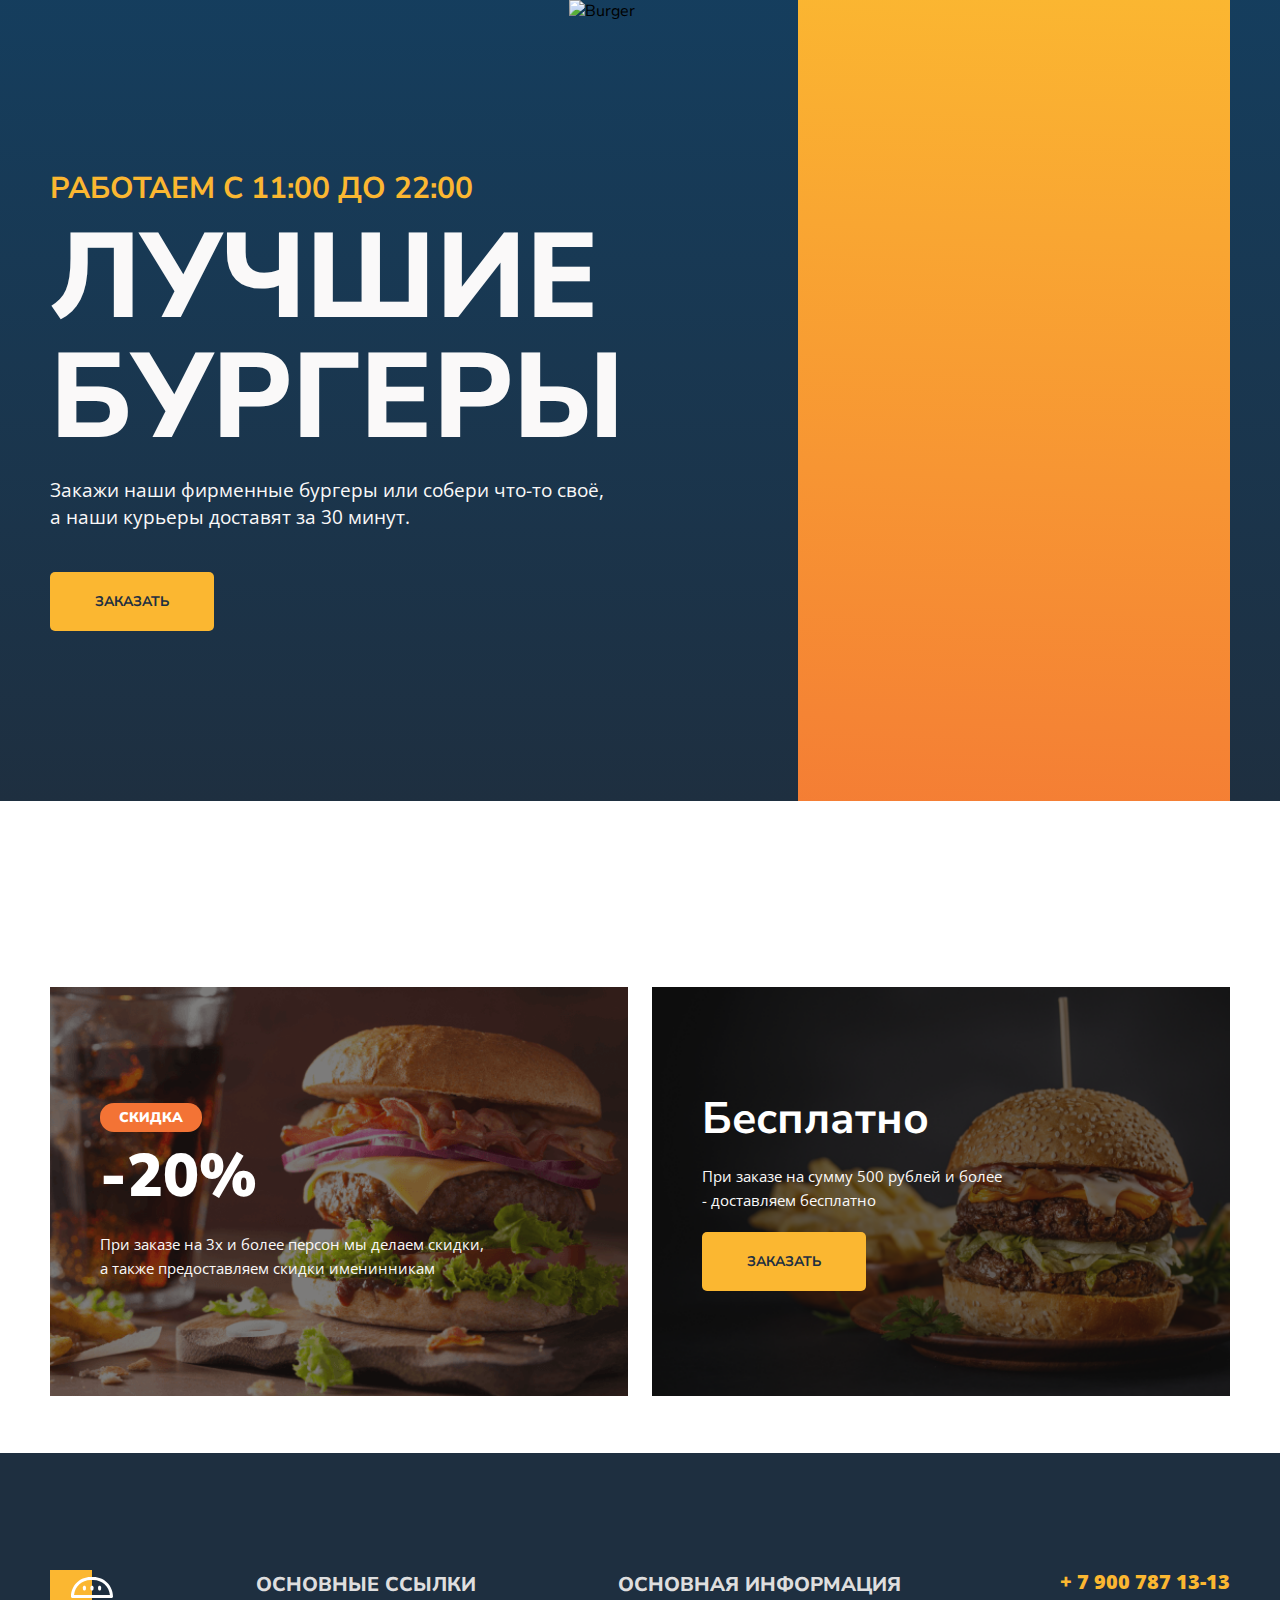
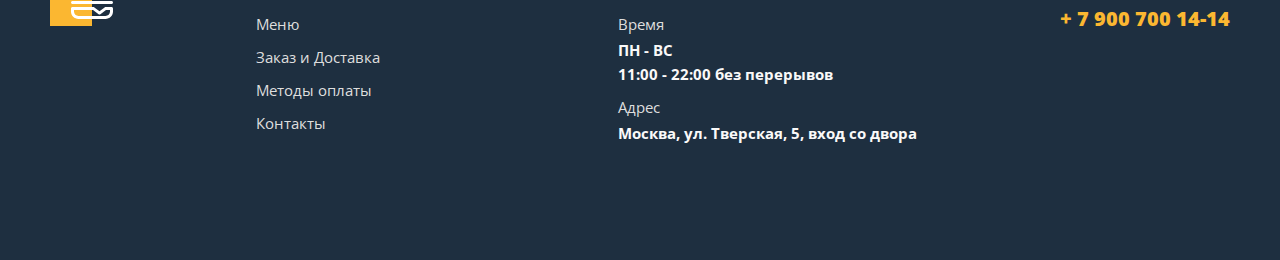
==== commit 4c18cf32: "add changes" ====
--- a/index.html
+++ b/index.html
@@ -24,7 +24,7 @@
             </div>
             <div class="visual">
                 <div class="visual-bg"></div>
-                <img src="images/burger.png" alt="Burger">
+                <img src="images/Burger.png" alt="Burger">
             </div>
         </div>
     </div>
@@ -56,6 +56,10 @@
                         <li><a href="#">Методы оплаты</a></li>
                         <li><a href="#">Контакты</a></li>
                     </ul>
+                    <ul class="footer-list footer-list-tel">
+                        <li><a href="tel:+79007871313">+ 7 900 787 13-13</a></li>
+                        <li><a href="tel:+79007001414">+ 7 900 700 14-14</a></li>
+                    </ul>
                 </div>
                 <div class="footer-item">
                     <h2>основная информация</h2>
@@ -81,4 +85,5 @@
         </div>
     </footer>
 </body>
-</html>+</html>
+
--- a/styles/main.css
+++ b/styles/main.css
@@ -48,6 +48,7 @@
     font-weight: 600;
     font-size: 20px;
     color: #443737;
+    transition: 0.3s;
 }
 .header-nav a:hover {
     color: #FFC725;
@@ -115,6 +116,7 @@
     color: #DEDEDE;
     font-size: 15px;
     font-family: 'Open Sans', sans-serif;
+    transition: 0.3s;
 }
 .breadcrumbs a:hover {
     color: #FFC725;
@@ -147,12 +149,11 @@
 }
 .banner-box {
     background-image: url(../images/banner.jpg);
-    max-width: 1180px;
-    padding: 100px;
+    padding: 100px 100px 120px;
     background-repeat: no-repeat;
     box-sizing: border-box;
     background-size: cover;
-    background-position: center center;
+    background-position: 0 center;
     margin-bottom: 80px;
 }
 .banner-title span {
@@ -192,26 +193,30 @@
     font-weight: 700;
     font-size: 14px;
     border-radius: 5px;
-    padding: 16px 24px;
+    padding: 18px 25px;
     display: inline-block;
     border: 1px solid #FBB731;
+    transition: 0.3s;
 }
 .banner-link:hover {
     background-color: transparent;
     color: #FBB731;
+}
+.menu {
+    padding-top: 20px;
 }
 .menu-header {
    display: flex;
    align-items: center; 
    justify-content: space-between;
-}
-.menu-title,
-.menu-title-dop {
+   margin-bottom: 37px;
+}
+.menu-title {
     font-size: 44px;
     font-weight: 700;
     text-transform: uppercase;
     color: #1B2A49;
-    margin-bottom: 50px;
+    margin: 0;
 }
 .menu-select {
     border: 1px solid #DEDEDE;
@@ -219,7 +224,9 @@
     border-radius: 22px;
     font-size: 15px;
     color: #443737;
-    appearance: none;
+    -webkit-appearance: none;
+       -moz-appearance: none;
+            appearance: none;
     flex-basis: 279px;
     background-image: url(../images/arrow.svg);
     background-size: 12.79px 7.75px;
@@ -231,7 +238,6 @@
     grid-template-columns: repeat(3, 1fr);
     gap: 50px 20px;
     text-align: center;
-    margin-bottom: 80px;
 }
 .menu-grid-cover {
     width: 100%;
@@ -245,7 +251,8 @@
     left: 50%;
     top: 50%;
     transform: translate(-50%, -50%);
-    object-fit: cover;
+    -o-object-fit: cover;
+       object-fit: cover;
     width: 100%;
     height: 430px;
 }
@@ -272,6 +279,7 @@
     margin: 0 auto;
     gap: 9px;
     border: 1px solid transparent;
+    transition: 0.2s;
 }
 .menu-grid-btn:hover {
     background-color: #F37335;
@@ -289,7 +297,7 @@
     color: #1E2F40;
     font-weight: 700;
     font-size: 14px;
-    background-color: transparent;
+    text-transform: uppercase;
 }
 .footer {
     background-color: #1E2F40;
@@ -301,25 +309,20 @@
 .footer-box {
     display: flex;
     justify-content: space-between;
+    gap: 20px;
 }
 .logo {
     width: 63px;
     height: 56px;
 }
-.footer-item {
-    flex: 0 0 auto;
-}
 .footer-item h2 {
     font-size: 20px;
     font-weight: 800;
     text-transform: uppercase;
     margin-bottom: 12px;
     margin-top: 0;
-    color: #DEDEDE
-}
-.footer-item ul,
-.footer-tel ul {
-    list-style-type: none;
+    color: #DEDEDE;
+    line-height: 1.5;
 }
 .footer-list li {
     margin-bottom: 9px;
@@ -330,9 +333,12 @@
     line-height: 24px;
 }
 .footer-list a {
-    color: #DEDEDE;
-    text-decoration: none;
+    color: #DEDEDE;    
     font-weight: 400;
+    transition: 0.3s;
+}
+.footer-list a:hover {
+    color: #FBB731;
 }
 .footer-item span {
     color: #DEDEDE;
@@ -347,10 +353,36 @@
     font-size: 20px;
     color: #FBB731;
     font-weight: 900;
+    transition: 0.3s;
+}
+.footer-list-tel a:hover {
+    color: #DEDEDE;
 }
 .footer-list {
     padding-left: 0;
-    list-style-type: none;
+}
+.button-up {
+    background-color: #FBB731;
+    color: #1E2F40;
+    font-weight: 700;
+    font-size: 14px;
+    text-transform: uppercase;
+    text-decoration: none;
+    padding: 5px 20px;
+    position: fixed;
+    bottom: 20px;
+    right: 20px;
+    border-radius: 5px;
+    transition: 0.5s;
+}
+.button-up:hover {
+    background-color: #F37335;
+}
+.button-up.hidden {
+    opacity: 0;
+}
+.button-up.visible {
+    opacity: 1;
 }
 
 /*Style INDEX*/
@@ -403,6 +435,13 @@
     text-transform: uppercase;
     font-size: 14px;
     font-weight: 700;
+    transition: 0.3s;
+}
+.content-link:hover {
+    background-color: #F37335;
+}
+.promo a:hover {
+    background-color: #F37335;
 }
 .visual{
     flex-grow: 1;
@@ -478,4 +517,282 @@
     font-weight: 700;
     margin-bottom: 10px;
     margin-top: 0;
+}
+
+/*Modal*/
+
+.burger {
+    width: 34px;
+    height: 22px;
+    background-image: url(../images/burger.svg);
+    background-repeat: no-repeat;
+    background-size: contain;
+    background-color: transparent;
+    border: none;
+    cursor: pointer;
+}
+
+.modal {
+    background-color: #FFF8DC;
+    max-width: 500px;
+    text-align: center;
+    position: absolute;
+    top: -400px;
+    left: 0;
+    right: 0;
+    margin: 20px auto 0;
+    padding: 40px;
+    box-sizing: border-box;
+    transition: 0.5s;
+}
+.modal .header-nav {
+    flex-direction: column;
+    align-items: center;
+    gap: 23px;
+    margin: 0;
+}
+.burger-close {
+    width: 22px;
+    height: 22px;
+    background: url(../images/close.svg);
+    background-color: transparent;
+    border: none;
+    background-repeat: no-repeat;
+    background-size: contain;
+    position: absolute;
+    top: 20px;
+    right: 20px;
+    cursor: pointer;
+}
+
+/*Responsive*/
+
+@media (min-width:1001px) {
+    .footer-list + .footer-list-tel {
+        display: none;
+    }
+    .footer {
+        margin-top: 11px;
+    }
+}
+@media (min-width:766px) {
+    .header-burger {
+        display: none;
+    }
+}
+@media (max-width:1000px) {
+    .container{
+        max-width:738px;
+    }
+    .header-logo {
+        width: 150px;
+        height: 48px;
+        background-size: contain;
+    }
+    .header-nav {
+        gap: 22px;
+    }
+    .header-item {
+        flex-basis: 75.5%;
+    }
+    .bg {
+        margin-bottom: 72px;
+    }
+    .banner-box {
+        background-position: -80px center;
+        padding: 100px 40px 120px;
+    }
+    .menu-grid {
+        grid-template-columns: repeat(2, 1fr);
+        gap: 50px 15px;
+    }
+    .menu-other {
+        overflow: hidden;
+        height: 574px;
+    }
+    .menu-other .menu-grid {
+        display: flex;
+        width: auto;
+        overflow-x: scroll;
+        overflow-y: hidden;
+        padding-bottom: 50px;
+    }
+    .menu-other .menu-grid-item {
+        flex: 0 0 281px;
+    }
+    .menu-other .menu-grid-cover,
+    .menu-other .menu-grid-cover img {
+        height: 320px;
+    }
+    .footer-tel {
+        display: none;
+    }
+    .footer-list + .footer-list-tel {
+        display: block;
+    }
+    .button-up.visible {
+        display: none;
+    }
+}
+@media (max-width:768px) {
+    nav {
+        display: none;
+    }
+    .header {
+    gap: 21px;
+    }
+    .menu-other .container {
+        padding-right: 0;
+    }
+    .wrapper {
+        margin: 0 15px;
+    }
+    .content {
+        padding-top: 42px;
+        padding-bottom: 123px;
+    }
+    .content-title {
+        font-size: 86px;
+        line-height: 100px;
+    }
+    .content-title span {
+        font-size: 22px;
+        line-height: 27px;
+        margin-bottom: 10px;
+    }
+    .content-text {
+        font-size: 14px;
+        margin-top: 20px;
+        margin-bottom: 30px;
+        text-align: left;
+    }
+    .content-link, .promo a {
+        padding: 17px 40px;
+        font-size: 13px;
+    }
+    .visual-bg {
+        width: 198px;
+        margin-right: 10px;
+    }
+    .main img {
+        background-color: transparent;
+        width: 496px;
+        left: -136px;
+        top: 95px;
+    }
+    .promo {
+        padding-top: 106px;
+        padding-bottom: 25px;
+    }
+}
+
+@media (max-width:366px) {
+    .main .wrapper {
+		display: block;
+        position: relative;
+	}
+    .wrapper {
+        flex-direction: column;
+    }
+    .content-title {
+        font-size: 58px;
+        line-height: 70px;
+    }
+    .content-text {
+        padding-right: 88px;
+    }
+    .visual {
+        flex-grow: 1;
+        display: flex;
+        justify-content: flex-end;
+        position: relative;
+    }
+    .visual-bg {
+        margin-right: 10px;
+        width: 198px;
+    }
+    .menu-header {
+        margin-bottom: 30px;
+    }
+    .header-logo {
+        width: 116px;
+        height: 37px;
+        background-size: contain;
+    }
+    .menu-title {
+        font-size: 27px;
+    }
+    .menu-select {
+        padding: 10px 15px;
+        font-size: 12px;
+        font-weight: 400;
+        margin-left: 27px;
+    }
+    .menu-grid {
+        gap: 24px 12px;
+    }
+    .menu-grid-cover {
+        height: 54vw;
+    }
+    .menu-grid-title {
+        font-size: 13px;
+        font-weight: 700;
+        margin-top: 15px;
+    }
+    .menu-grid-price {
+        font-size: 16px;
+        margin-top: 6px;
+        margin-bottom: 13px;
+    }
+    .menu-grid-btn {
+        padding: 14px 28px;
+        gap: 6px;
+    }
+    .main .wrapper {
+        width: 100%;
+    }
+    .main img {
+        position: absolute;
+        width: 250px;
+        left: 0;
+        top: 39px;
+    }
+	.promo {
+		display: flex;
+	    align-items: center;
+	    justify-content: center;
+	}
+    .promo-left, .promo-right {
+        flex: 0 0 49%;
+        color: #fff;
+        box-sizing: border-box;
+        background-repeat: no-repeat;
+        background-size: cover;
+        background-position: center;
+    }
+    .promo-left {
+        background-image: url(../images/promo-left.png);
+        padding: 50px 14px;
+    }
+    .promo-left {
+        margin-bottom: 20px;
+    }
+    .promo-right {
+        background-image: url(../images/promo-right.png);
+        padding: 50px 12px;
+    }
+    .footer {
+        padding-top: 46px;
+        padding-bottom: 60px;
+        margin-top: 28px;
+    }
+    .footer-box {
+        display: grid;
+        grid-template-columns: 30% 70%;
+        grid-template-areas:
+            "logo tel"
+            "links links"
+            "info info";
+        gap: 0;
+    }
 }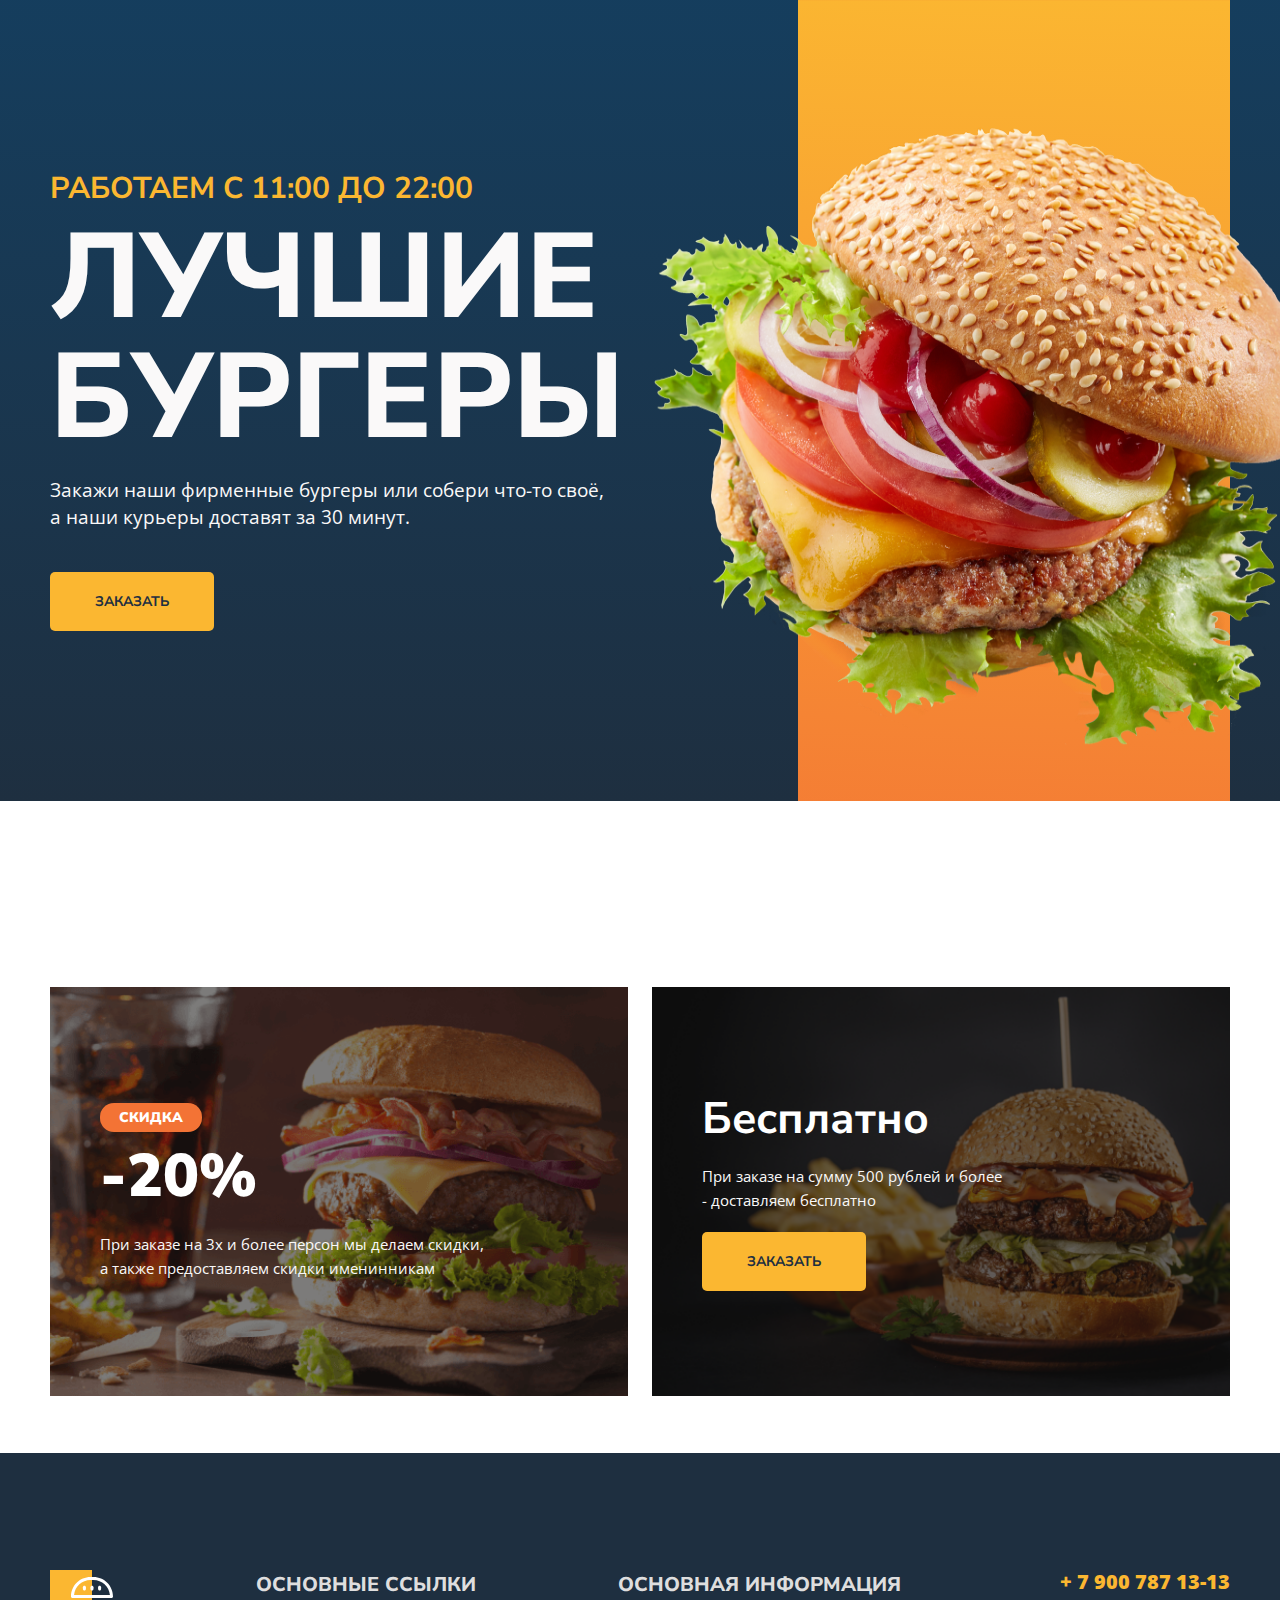
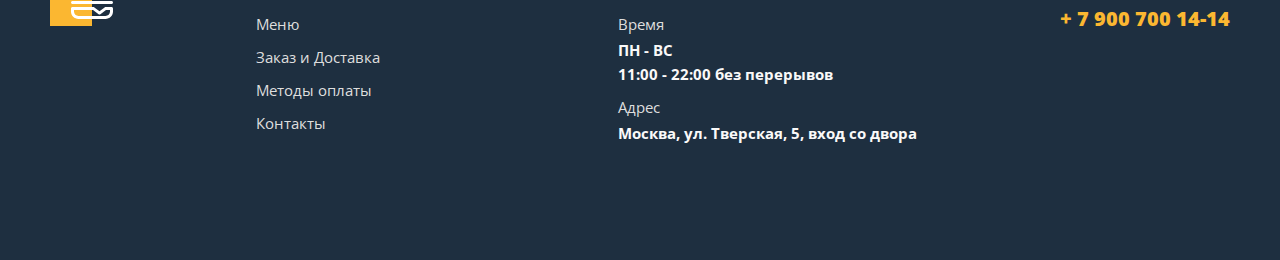
==== commit cf6f9338: "add changes" ====
--- a/index.html
+++ b/index.html
@@ -24,7 +24,7 @@
             </div>
             <div class="visual">
                 <div class="visual-bg"></div>
-                <img src="images/Burger.png" alt="Burger">
+                <img src="images/BurgerMain.png" alt="Burger">
             </div>
         </div>
     </div>
--- a/styles/main.css
+++ b/styles/main.css
@@ -1,5 +1,6 @@
 body {
     font-family: 'Nunito Sans', sans-serif;
+    box-sizing: border-box;
 }
 a {
     text-decoration: none;
@@ -453,12 +454,14 @@
     width: 432px;
     height: 100%;
     background: linear-gradient(2.42deg, #F37335 -19.6%, #FBB731 100.79%, #FDC830 100.79%);
-}
-.main img {
-  width: 829px;  
+    background-position: 0 center;
+}
+.visual img {
+  width: 829px;
+  height: 100%;  
   position:absolute;
   right:-168px;
-  height: 100%;
+  
 }
 .promo {
     padding-top: 186px;
@@ -584,6 +587,9 @@
     .container{
         max-width:738px;
     }
+    .wrapper {
+        margin: 0 15px;
+    }
     .header-logo {
         width: 150px;
         height: 48px;
@@ -601,6 +607,16 @@
     .banner-box {
         background-position: -80px center;
         padding: 100px 40px 120px;
+    }
+    .main {
+        position: relative;
+    }
+    .visual img {
+        position: absolute;
+        width: 600px;
+        height: 600px;
+        right: -64px;
+        top: 100px;
     }
     .menu-grid {
         grid-template-columns: repeat(2, 1fr);
@@ -635,99 +651,108 @@
     }
 }
 @media (max-width:768px) {
-    nav {
-        display: none;
-    }
-    .header {
-    gap: 21px;
-    }
-    .menu-other .container {
-        padding-right: 0;
-    }
-    .wrapper {
-        margin: 0 15px;
+    .main .wrapper {
+        height: 550px;
     }
     .content {
         padding-top: 42px;
-        padding-bottom: 123px;
+        padding-bottom: 122px;
     }
     .content-title {
+        font-weight: 800;
         font-size: 86px;
-        line-height: 100px;
+        line-height: 101px;
     }
     .content-title span {
+        font-weight: 700;
         font-size: 22px;
         line-height: 27px;
-        margin-bottom: 10px;
     }
     .content-text {
+        font-weight: 400;
         font-size: 14px;
-        margin-top: 20px;
-        margin-bottom: 30px;
-        text-align: left;
+        line-height: 140%;
+        max-width: 385px;
     }
     .content-link, .promo a {
         padding: 17px 40px;
         font-size: 13px;
     }
     .visual-bg {
+        position: absolute;
+        right: 15px;
         width: 198px;
-        margin-right: 10px;
-    }
-    .main img {
-        background-color: transparent;
+    }
+    .visual img {
+        position: absolute;
         width: 496px;
-        left: -136px;
-        top: 95px;
+        height: 496px;
+        right: -140px;
+        top: 170px;
     }
     .promo {
-        padding-top: 106px;
-        padding-bottom: 25px;
-    }
-}
-
+        margin-top: 106px;
+        margin-bottom: 140px;
+        padding: 0;
+    }
+    .promo-left {
+        padding: 44px 35px 43px 30px;
+    }
+    .promo-discription {
+        max-width: 280px;
+        font-weight: 400;
+        font-size: 15px;
+        line-height: 24px;
+    }
+    .promo-right {
+        padding: 60px 30px;
+    }
+}
+@media (max-width:550px) {
+    .main {
+        position: relative;
+    }
+    .visual-bg {
+        display: none;
+    }
+    .visual img {
+        position: absolute;
+        width: 350px;
+        height: 350px;
+        right: 80px;
+        top: 280px;
+    }
+    .promo {
+        display: flex;
+        align-items: center;
+        justify-content: center;
+        margin: 0;
+        padding: 0;
+    }
+    .wrapper {
+        margin: 0 15px;
+        margin-bottom: 60px;
+    }
+    .promo .wrapper {
+        flex-direction: column;
+        height: 300px;
+        gap: 10px;
+    }
+    .promo-left {
+        padding: 30px;
+    }
+    .cost {
+        font-size: 50px;
+    }
+    .promo-right {
+        padding: 30px;
+        margin-bottom: 60px;
+    }
+    .free {
+        font-size: 35px;
+    }
+}
 @media (max-width:366px) {
-    .main .wrapper {
-		display: block;
-        position: relative;
-	}
-    .wrapper {
-        flex-direction: column;
-    }
-    .content-title {
-        font-size: 58px;
-        line-height: 70px;
-    }
-    .content-text {
-        padding-right: 88px;
-    }
-    .visual {
-        flex-grow: 1;
-        display: flex;
-        justify-content: flex-end;
-        position: relative;
-    }
-    .visual-bg {
-        margin-right: 10px;
-        width: 198px;
-    }
-    .menu-header {
-        margin-bottom: 30px;
-    }
-    .header-logo {
-        width: 116px;
-        height: 37px;
-        background-size: contain;
-    }
-    .menu-title {
-        font-size: 27px;
-    }
-    .menu-select {
-        padding: 10px 15px;
-        font-size: 12px;
-        font-weight: 400;
-        margin-left: 27px;
-    }
     .menu-grid {
         gap: 24px 12px;
     }
@@ -749,50 +774,32 @@
         gap: 6px;
     }
     .main .wrapper {
-        width: 100%;
-    }
-    .main img {
+		display: block;
+        margin-bottom: 95px;
+	}
+    .content {
+        padding-top: 42px;
+        padding-bottom: 66px;
+    }
+    .content-title {
+        font-size: 58px;
+        line-height: 120%;
+    }
+    .content-title span {
+        font-size: 14px;
+    }
+    .content-text {
+        font-size: 13px;
+        line-height: 140%;
+    }
+    .visual img {
         position: absolute;
-        width: 250px;
-        left: 0;
-        top: 39px;
-    }
-	.promo {
-		display: flex;
-	    align-items: center;
-	    justify-content: center;
-	}
-    .promo-left, .promo-right {
-        flex: 0 0 49%;
-        color: #fff;
-        box-sizing: border-box;
-        background-repeat: no-repeat;
-        background-size: cover;
-        background-position: center;
-    }
-    .promo-left {
-        background-image: url(../images/promo-left.png);
-        padding: 50px 14px;
-    }
-    .promo-left {
-        margin-bottom: 20px;
-    }
-    .promo-right {
-        background-image: url(../images/promo-right.png);
-        padding: 50px 12px;
-    }
-    .footer {
-        padding-top: 46px;
-        padding-bottom: 60px;
-        margin-top: 28px;
-    }
-    .footer-box {
-        display: grid;
-        grid-template-columns: 30% 70%;
-        grid-template-areas:
-            "logo tel"
-            "links links"
-            "info info";
-        gap: 0;
+        width: 300px;
+        height: 300px;
+        left: 85px;
+        top: -120px;
+    }
+    .footer .container {
+        margin: 0;
     }
 }